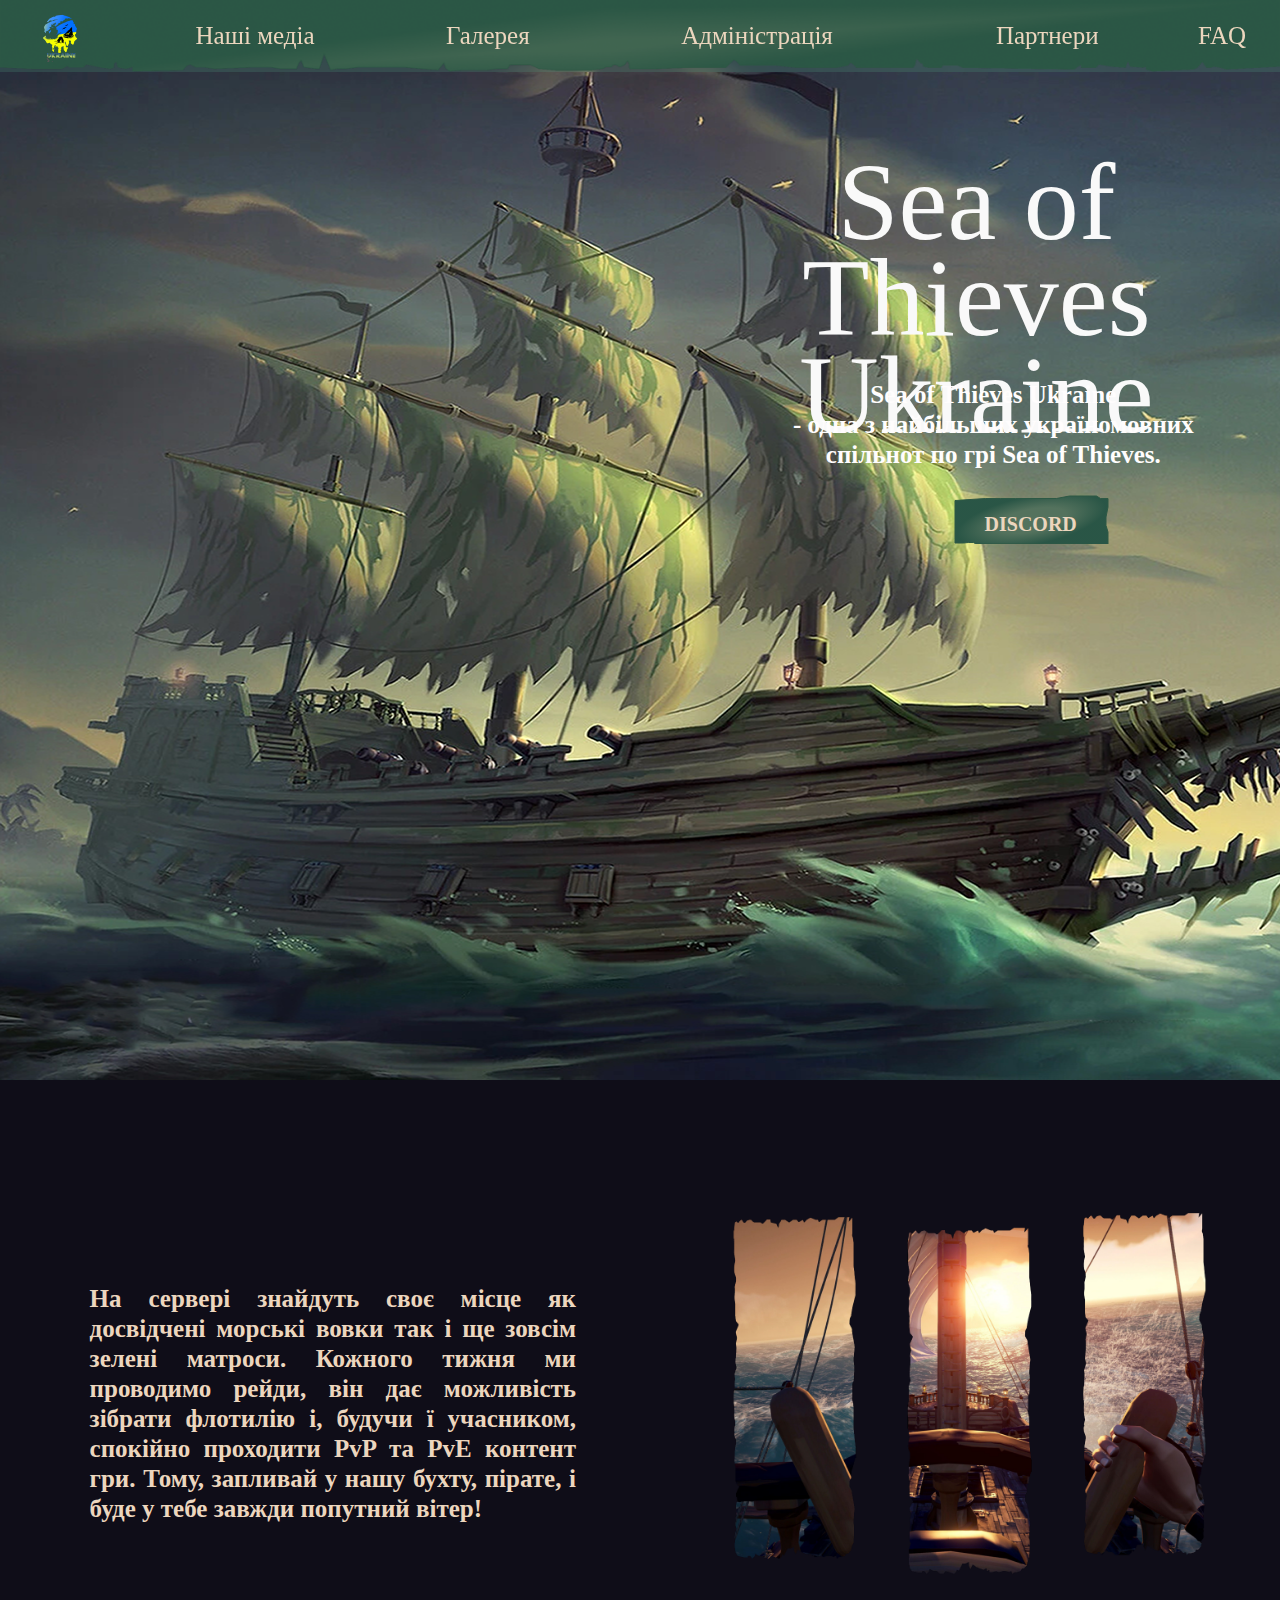
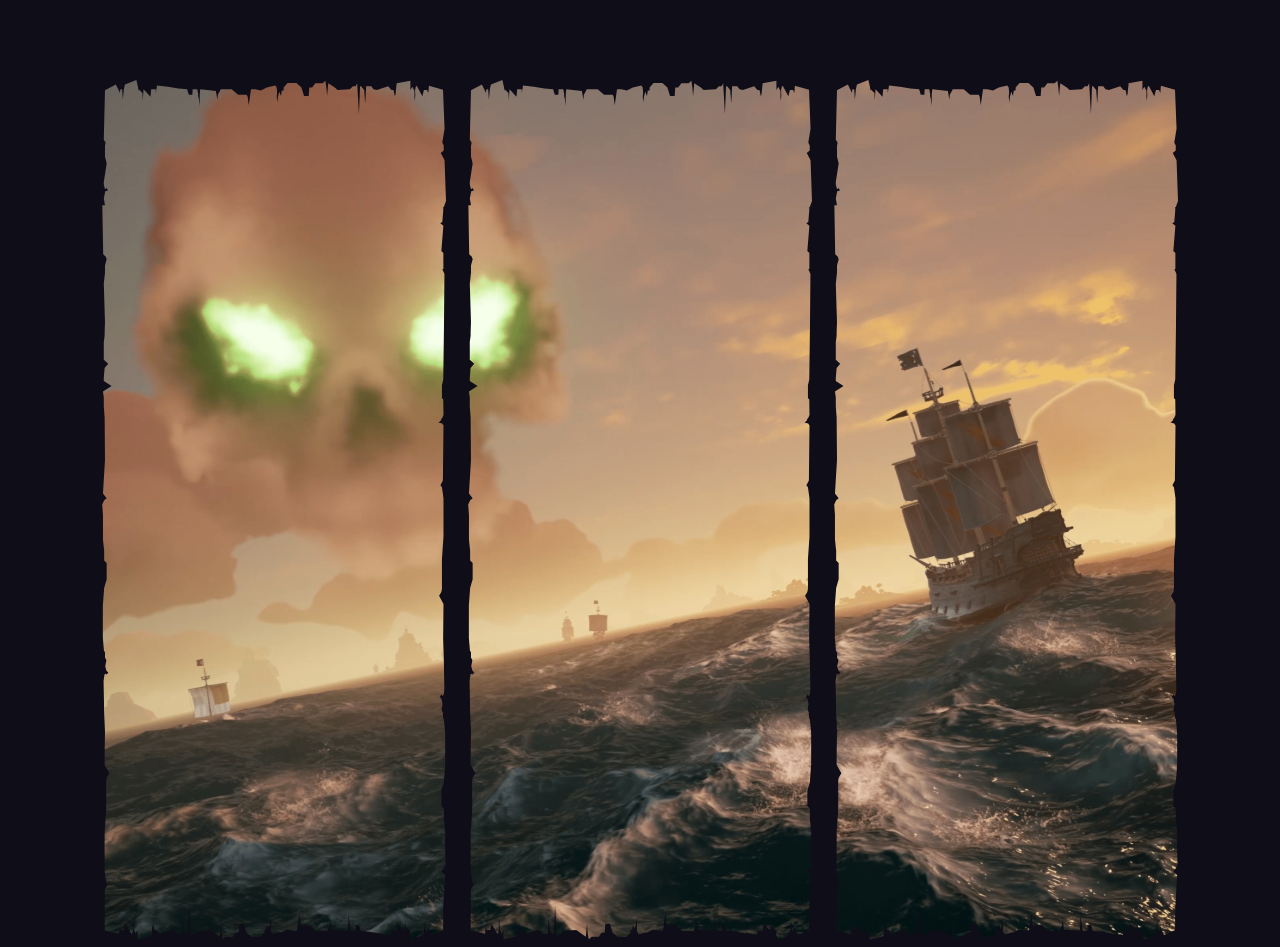
==== index.html @ 35ea7a4f "v1.2.2" ====
<!DOCTYPE html>
<html lang="ua" dir="ltr">
  <head>
    <link rel="stylesheet" href="css/style.css">
    <link rel="stylesheet" href="css/standard.css">
    <link href="https://fonts.cdnfonts.com/css/brush-tiptexe-trial" rel="stylesheet">
    <link href="https://fonts.cdnfonts.com/css/current" rel="stylesheet">
    <link href="https://fonts.cdnfonts.com/css/comfortaa-3" rel="stylesheet">
    <style>
      @import url('https://fonts.cdnfonts.com/css/brush-tiptexe-trial');
      @import url('https://fonts.cdnfonts.com/css/current');
      @import url('https://fonts.cdnfonts.com/css/comfortaa-3');
    </style>

    <link rel="shortcut icon" href="css/image/ico.png" type="image/x-icon">
    <meta charset="utf-8">
    <meta name="viewport" content="width=device-width, initial-scale=1.0">
    <title>
      Sea of Thives Ukraine
    </title>
  </head>

  <body>
  <div class="header">
    <table>

		<tr valign="middle"  align="center">
			<td><img src="css/image/ico.png"></td>
			<td><p>Наші медіа</p></td>
			<td><p>Галерея</p></td>
			<td><p>Адміністрація</p></td>
			<td><p>Партнери</p></td>
			<td><p>FAQ</p></td>
		</tr>
  </table>

  </div>
  <div class="background_image1">

    <div class="sotUaText">
      Sea of Thieves Ukraine
    </div>

    <div class="textFont1">
      Sea of Thieves Ukraine
    </div>

    <div class="textFont2">
      - одна з найбільших україномовних спільнот по грі Sea of Thieves.
</div>
<div class="container">
  <p><a href="https://discord.gg/D3AFF4H3Hm">Discord</a></p>

</div>

</div>

<div class="leftDiv">
  <p>На сервері знайдуть своє місце як досвідчені морські вовки так і ще
зовсім зелені матроси.  Кожного тижня ми проводимо рейди, він дає
можливість зібрати флотилію і, будучи ї учасником, спокійно проходити
PvP та PvE контент гри. Тому, запливай у нашу бухту, пірате, і буде у тебе
завжди попутний вітер!</p>
</div>

<div class="rightDiv">
  <img src="css/image/background_2.png">
</div>

<table class="F">
<tr valign="middle"  align="center">
  <td><img src="css/image/2.svg" class="F"></td>
  <td><img src="css/image/3.svg" class="F"></td>
  <td><img src="css/image/4.svg" class="F"></td>
</tr>
</table>


<script src="js/script.js"></script>
  </body>

</html>
---- css/style.css ----
.background_image1{
  background-image: url("image/background_1.png");
  position: static;
  width: auto;
  height: 1080px;
  background-repeat: no-repeat;
  background-size: cover;
  display: block;
  margin: 0;
  clear:both;
}

.header{
  height: 8%;
  width: 100%;

  background: rgba(89, 175, 140, 0.2);
  backdrop-filter: blur(5px);
  background-image: url("image/head.png");
  border: solid 0px black;
  position: fixed;
  display: inline-block;
  background-size: 100% 100%;
  margin: 0px 0px 0px;
  padding: 0px 0px 0px;
  top: 0;
  transform: translate(0);
}

.header table{
  height: 100%;
  width: 100%;
}

.header img{
  width: 50px;
  height: auto;
}

.header p{
  font-family: 'Comfortaa';
  font-style: normal;
  font-weight: 400;
  font-size: 25px;
  line-height: 28px;
  color: #ECD6BE;
  border: 0px solid #2E5945;
  margin: 0px ;
  padding: 0px ;
  top: 0;
}

.sotUaText{
  width: 556px;
  height: 162px;
  padding-top: 12%;
  padding-right: 2%;
  float: right;
  font-family: 'brush-tipTexe TRIAL';
  font-style: normal;
  font-weight: 400;
  font-size: 110px;
  line-height: 88.5%;
  text-align: center;
  color: #F9F9F9;
}

.textFont1{
  padding-top: 5%;
  padding-right: 4%;
  padding-bottom: 0;
  float: right;
  clear:both;
  width: 471px;
  text-align: center;
  font-family: 'Current';
  font-style: normal;
  font-weight: 900;
  font-size: 25px;
  line-height: 30px;
  color: #FFFDFD;
  margin: 0;
  margin-bottom: 0;
}

.textFont2{
  padding-right: 4%;
  padding-bottom: 2%;
  float: right;
  text-align: center;
  width: 471px;
  clear:both;
  font-family: 'Comfortaa';
  font-style: normal;
  font-weight: 900;
  font-size: 25px;
  line-height: 30px;
  color: #FFFDFD;
  clear:both;
}

.container{
  padding-right: 13.5%;
  float: right;
  text-align: center;

  clear:both;

  background-image: url("image/1.svg");
  background-repeat: no-repeat;
  width: 153px;
  height: 49px;

  position: inherit;
  font-family: 'Current';
  font-style: normal;
  font-weight: 900;
  font-size: 20px;
  line-height: 24px;
  text-transform: uppercase;
  color: #ECD6BE;

  margin: 0;
  margin-bottom: 0;

}

.container p{
  margin-top: 17px;
}


.textFont2 img{
  padding-top: 9%;
}


.leftDiv{
  height: 100%;
  width: 40%;
  padding-top: 10%;
  padding-bottom: 10%;
  padding-left: 5%;
  padding-right: 5%;
  float: left;
}

.leftDiv p{
  font-family: 'Comfortaa';
  font-style: normal;
  font-weight: 900;
  font-size: 25px;
  line-height: 30px;
  color: #ECD6BE;
  padding-top: 10%;
  padding-left: 5%;
  background-color: #0F0D18;
  text-align: justify;
}

.rightDiv{
  height: 100%;
  width: 40%;
  padding-left: 5%;
  padding-right: 5%;
  padding-top: 10%;
  padding-bottom: 5%;
  float: right;
  color: #FFFDFD;
  background-size: cover;
  background-color: #0F0D18;
}

.rightDiv img{
  height: auto ;
  width: 100%;
}

table.F{
  height: 100%;
  width: 86%;
  float: left;
  margin-left: 7%;
  margin-right: 7%;
}

img.F{
  width: 95%;
  height: auto;
}
---- css/standard.css ----
body{
  overflow: auto;
  height: 100%;
  width: 100%;
  background-color: #0F0D18;
  padding: 0px ;
  clear:both;
  margin: 0;

}

a:link {
  text-decoration: none;
  color: inherit;
}

a:visited {
  text-decoration: none;
  color: inherit;
}

a:hover {
  text-decoration: none;
  color: inherit;
}

a:active {
  text-decoration: none;
  color: inherit;
}
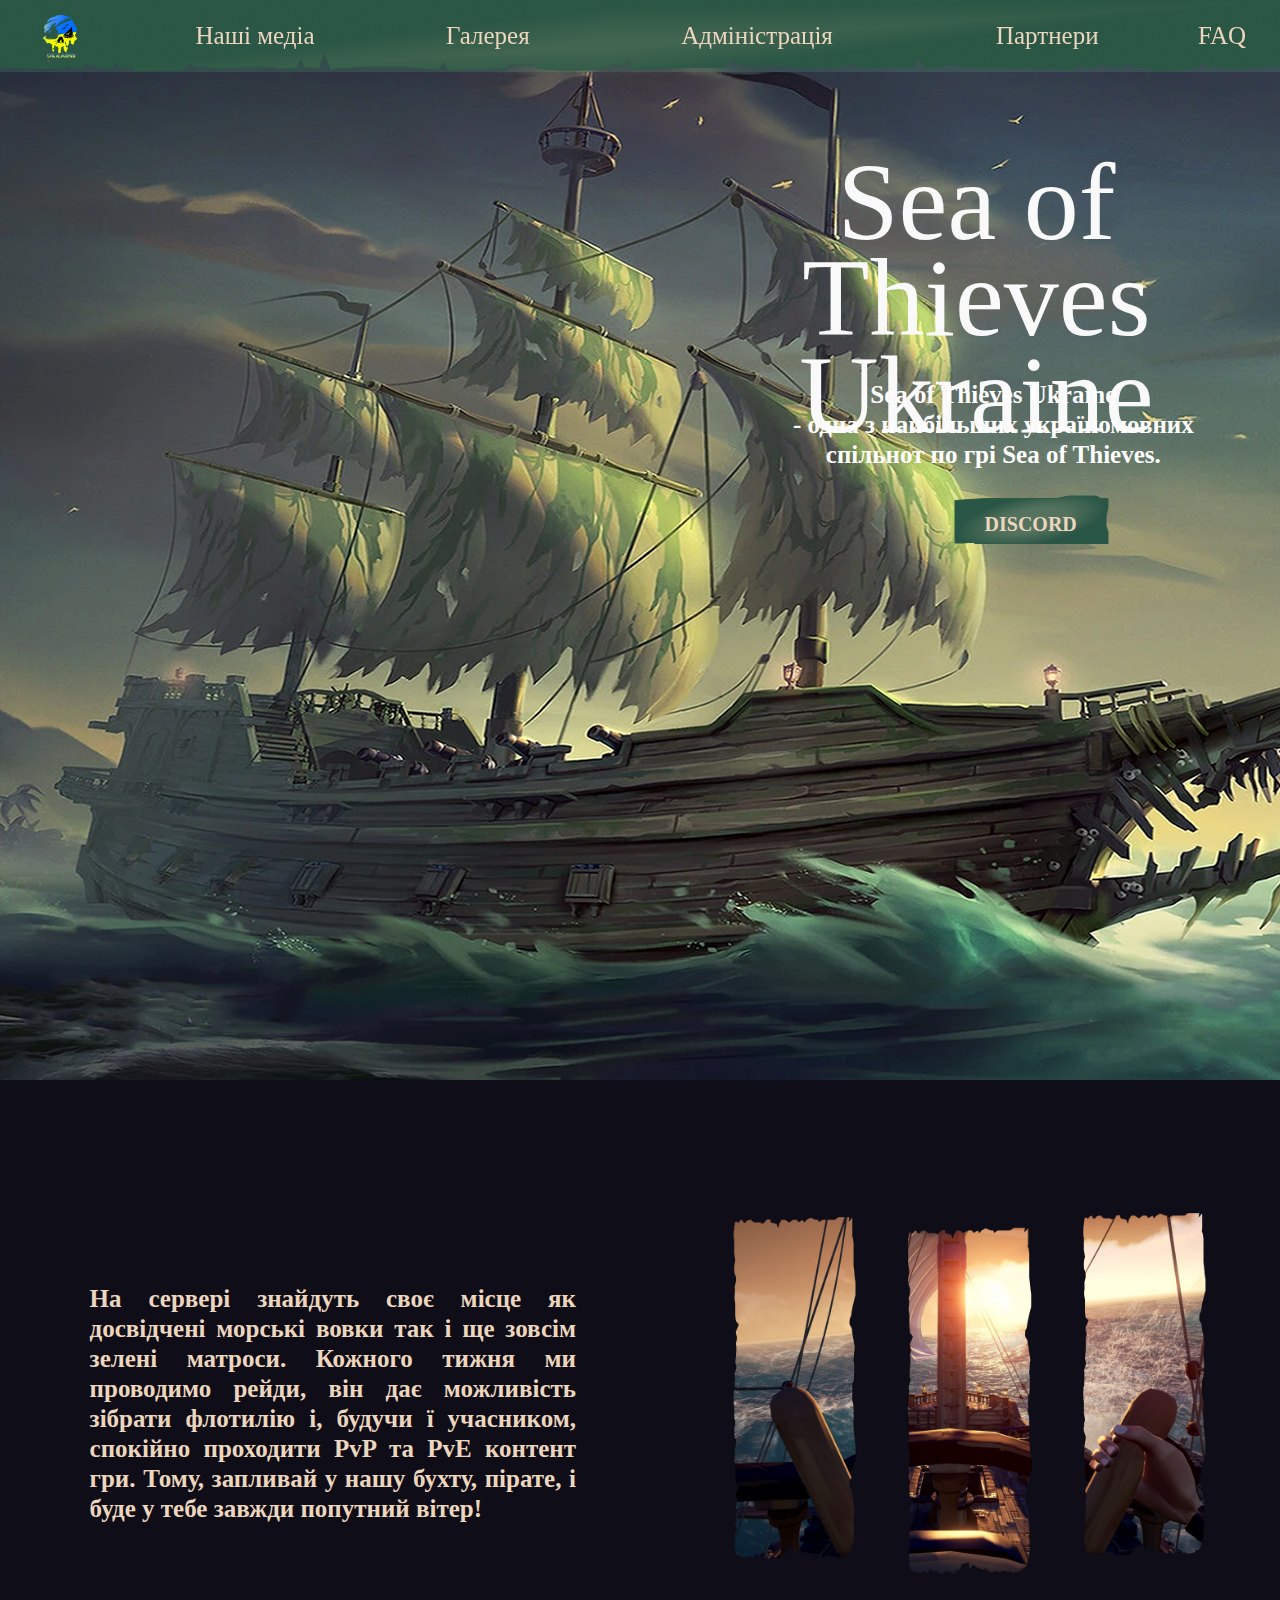
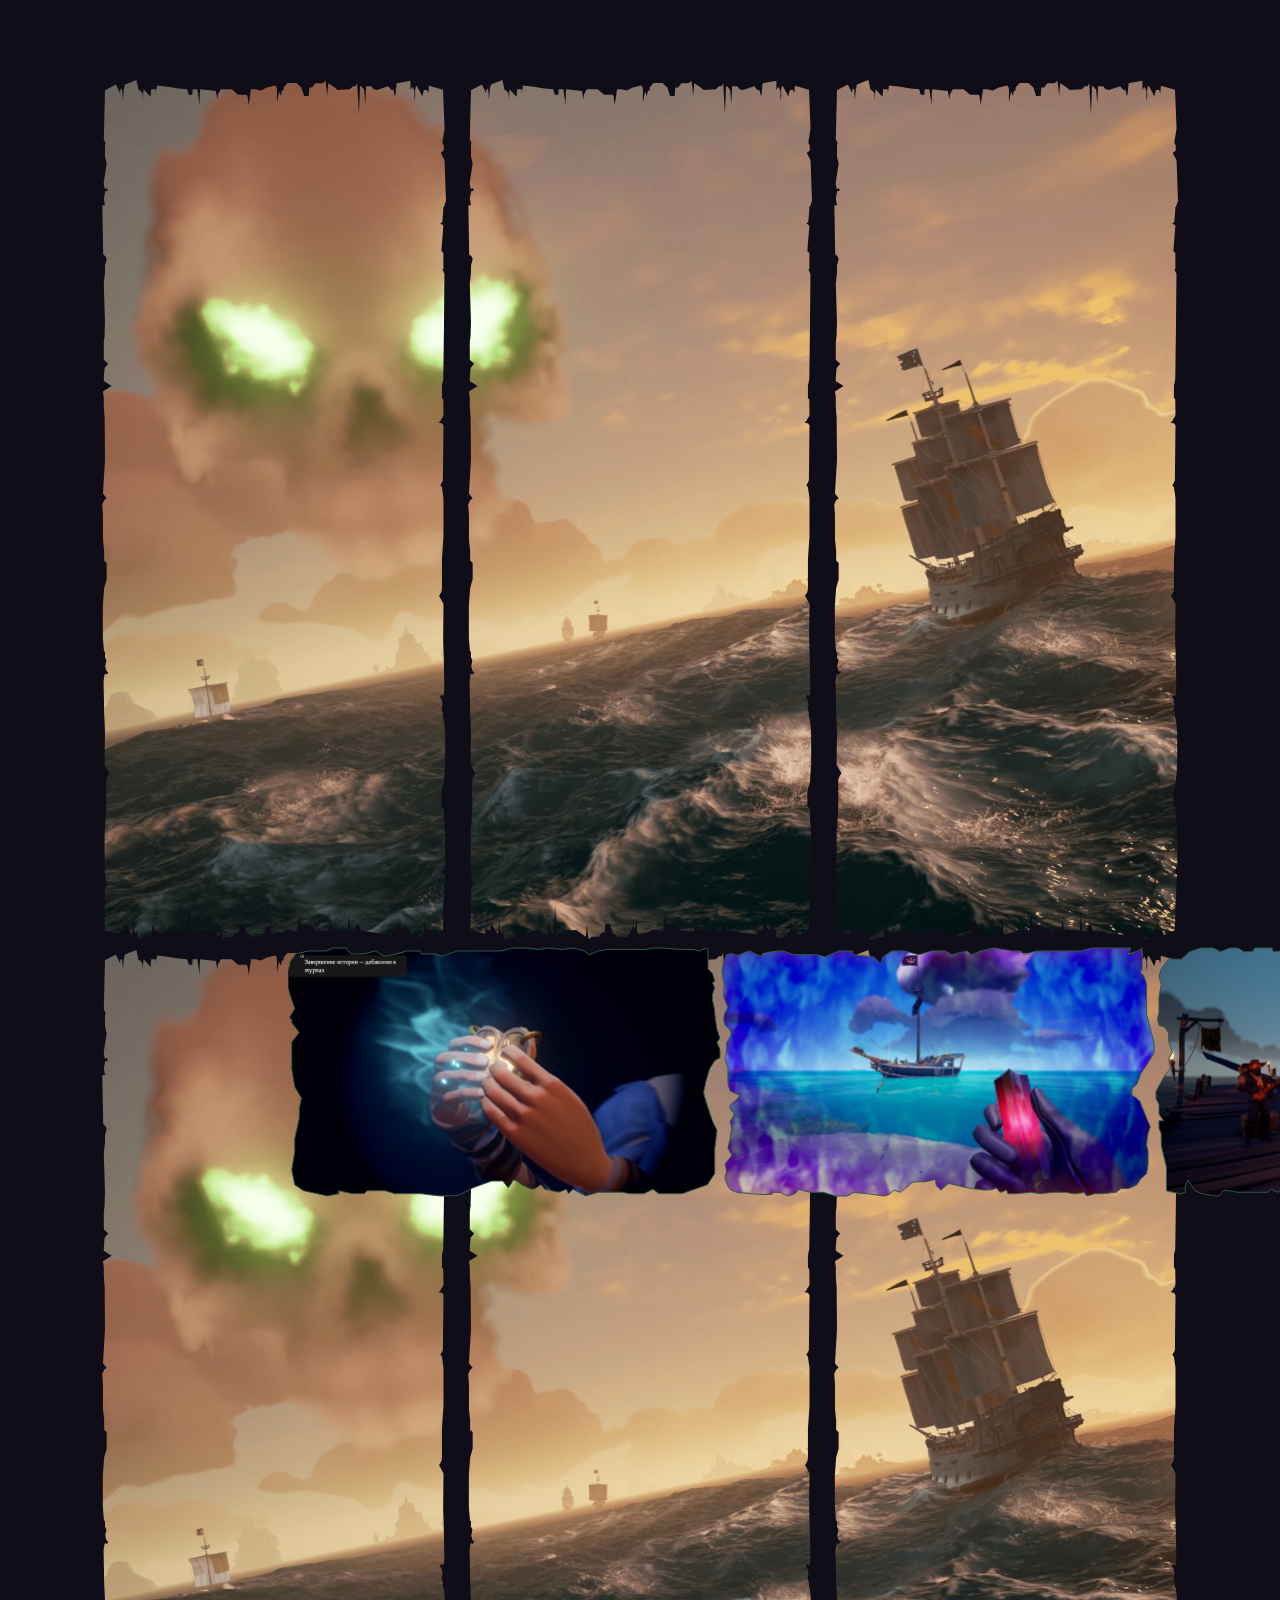
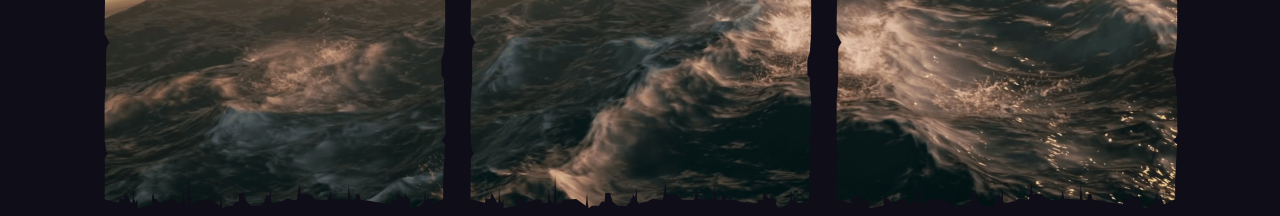
==== commit 15929b4b: "v1.3.0" ====
--- a/index.html
+++ b/index.html
@@ -10,6 +10,7 @@
       @import url('https://fonts.cdnfonts.com/css/brush-tiptexe-trial');
       @import url('https://fonts.cdnfonts.com/css/current');
       @import url('https://fonts.cdnfonts.com/css/comfortaa-3');
+
     </style>
 
     <link rel="shortcut icon" href="css/image/ico.png" type="image/x-icon">
@@ -25,9 +26,9 @@
     <table>
 
 		<tr valign="middle"  align="center">
-			<td><img src="css/image/ico.png"></td>
+			<td><a class="scroll-to" href= "#theMain"><img src="css/image/ico.png"></a></td>
 			<td><p>Наші медіа</p></td>
-			<td><p>Галерея</p></td>
+			<td><a class="scroll-to" href= "#gallery"><p>Галерея</p></a></td>
 			<td><p>Адміністрація</p></td>
 			<td><p>Партнери</p></td>
 			<td><p>FAQ</p></td>
@@ -35,7 +36,7 @@
   </table>
 
   </div>
-  <div class="background_image1">
+  <div class="background_image1" id="theMain">
 
     <div class="sotUaText">
       Sea of Thieves Ukraine
@@ -75,8 +76,28 @@
 </tr>
 </table>
 
+<div class="gallery" >
+  <div class="slider">
+    <div class="slider-line" id="gallery">
+      <img src="gallery/photo1.svg" alt="">
+      <img src="gallery/photo2.svg" alt="">
+      <img src="gallery/photo3.svg" alt="">
+      <!-- <img src="gallery/photo4.jpg" alt="">
+      <img src="gallery/photo5.jpg" alt=""> -->
+    </div>
+  </div>
+</div>
 
-<script src="js/script.js"></script>
+<table class="F">
+<tr valign="middle"  align="center">
+  <td><img src="css/image/2.svg" class="F"></td>
+  <td><img src="css/image/3.svg" class="F"></td>
+  <td><img src="css/image/4.svg" class="F"></td>
+</tr>
+</table>
+
+ <script src="js/script.js"> </script>
+
   </body>
 
 </html>
--- a/css/style.css
+++ b/css/style.css
@@ -188,3 +188,18 @@
   width: 95%;
   height: auto;
 }
+.slider{
+  width: 436px;
+  height: 250px;
+
+margin: 30px auto;
+}
+
+.slider-line{
+  height: 250px;
+  width: 1024px;
+  display: flex;
+  position: relative;
+  left: 0;
+  transition: all ease 1s;
+}
--- a/css/standard.css
+++ b/css/standard.css
@@ -7,6 +7,7 @@
   padding: 0px ;
   clear:both;
   margin: 0;
+  overflow-x:hidden;
 
 }
 
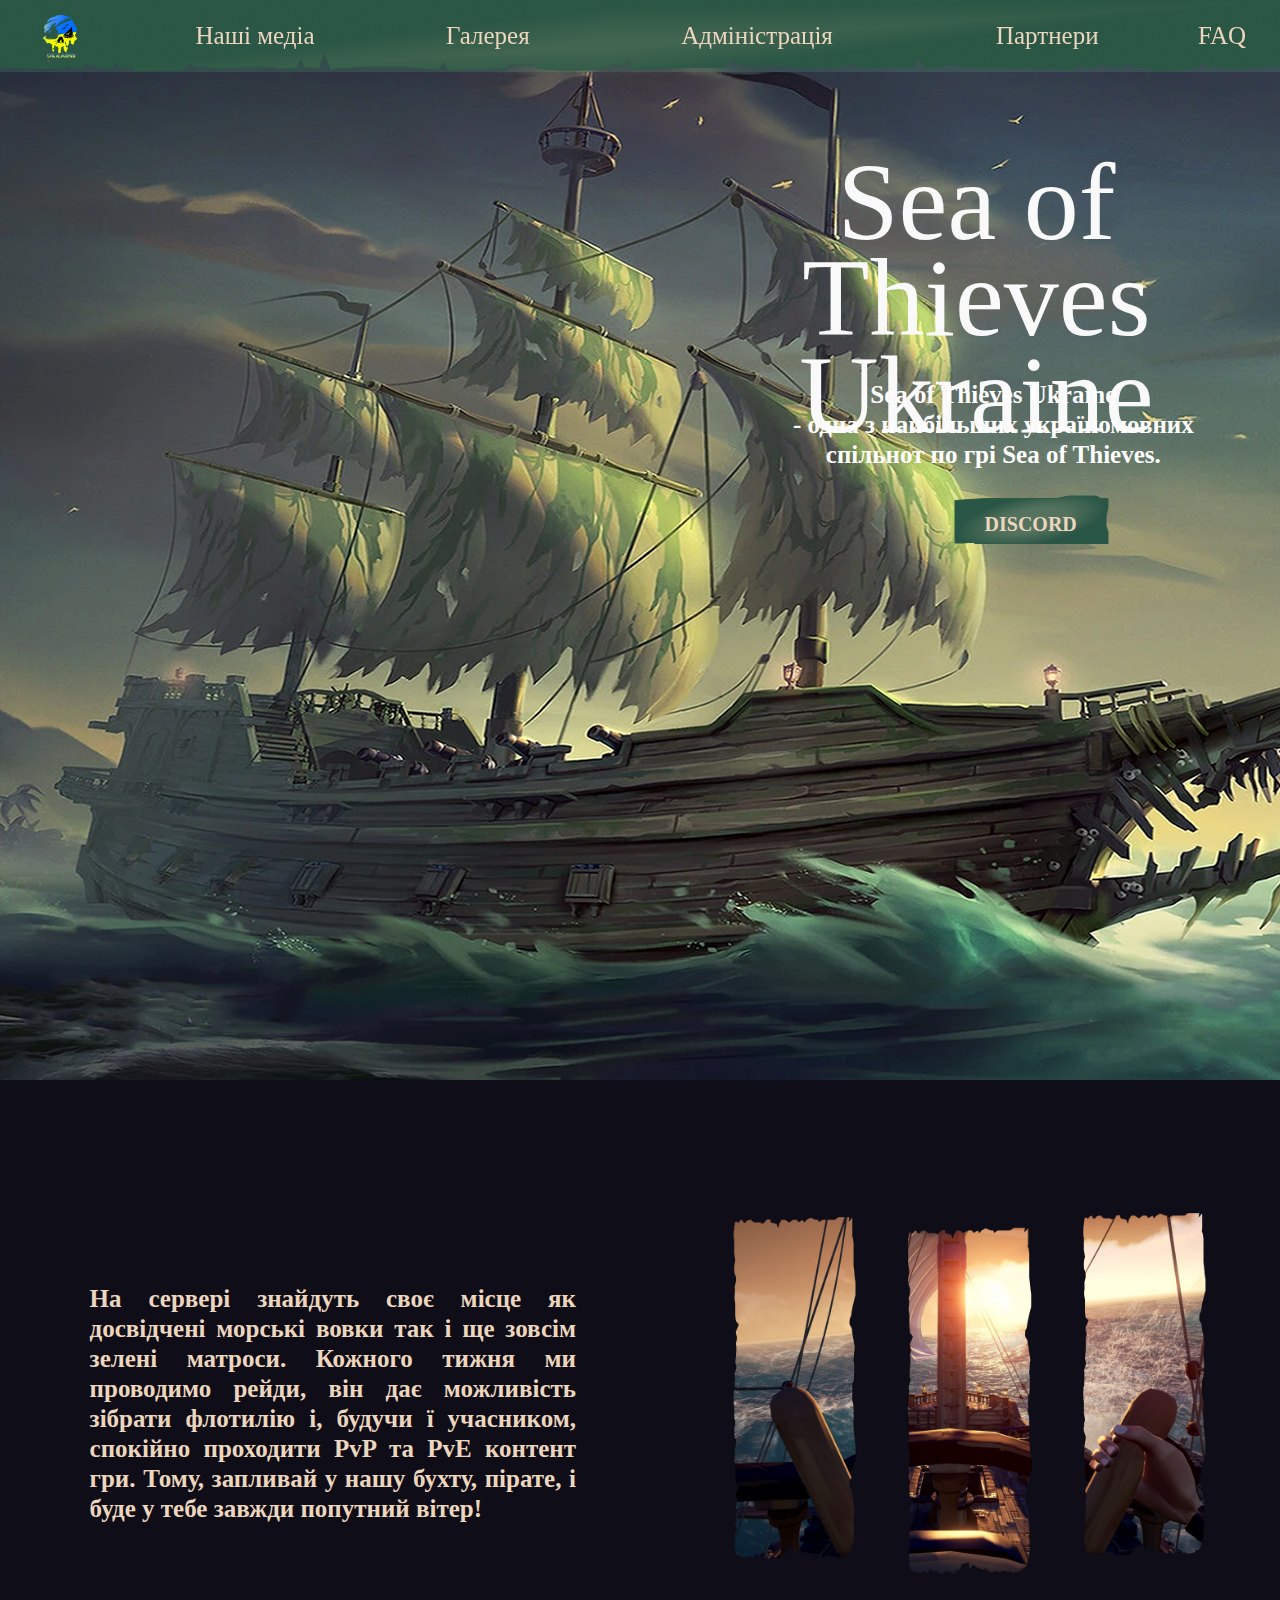
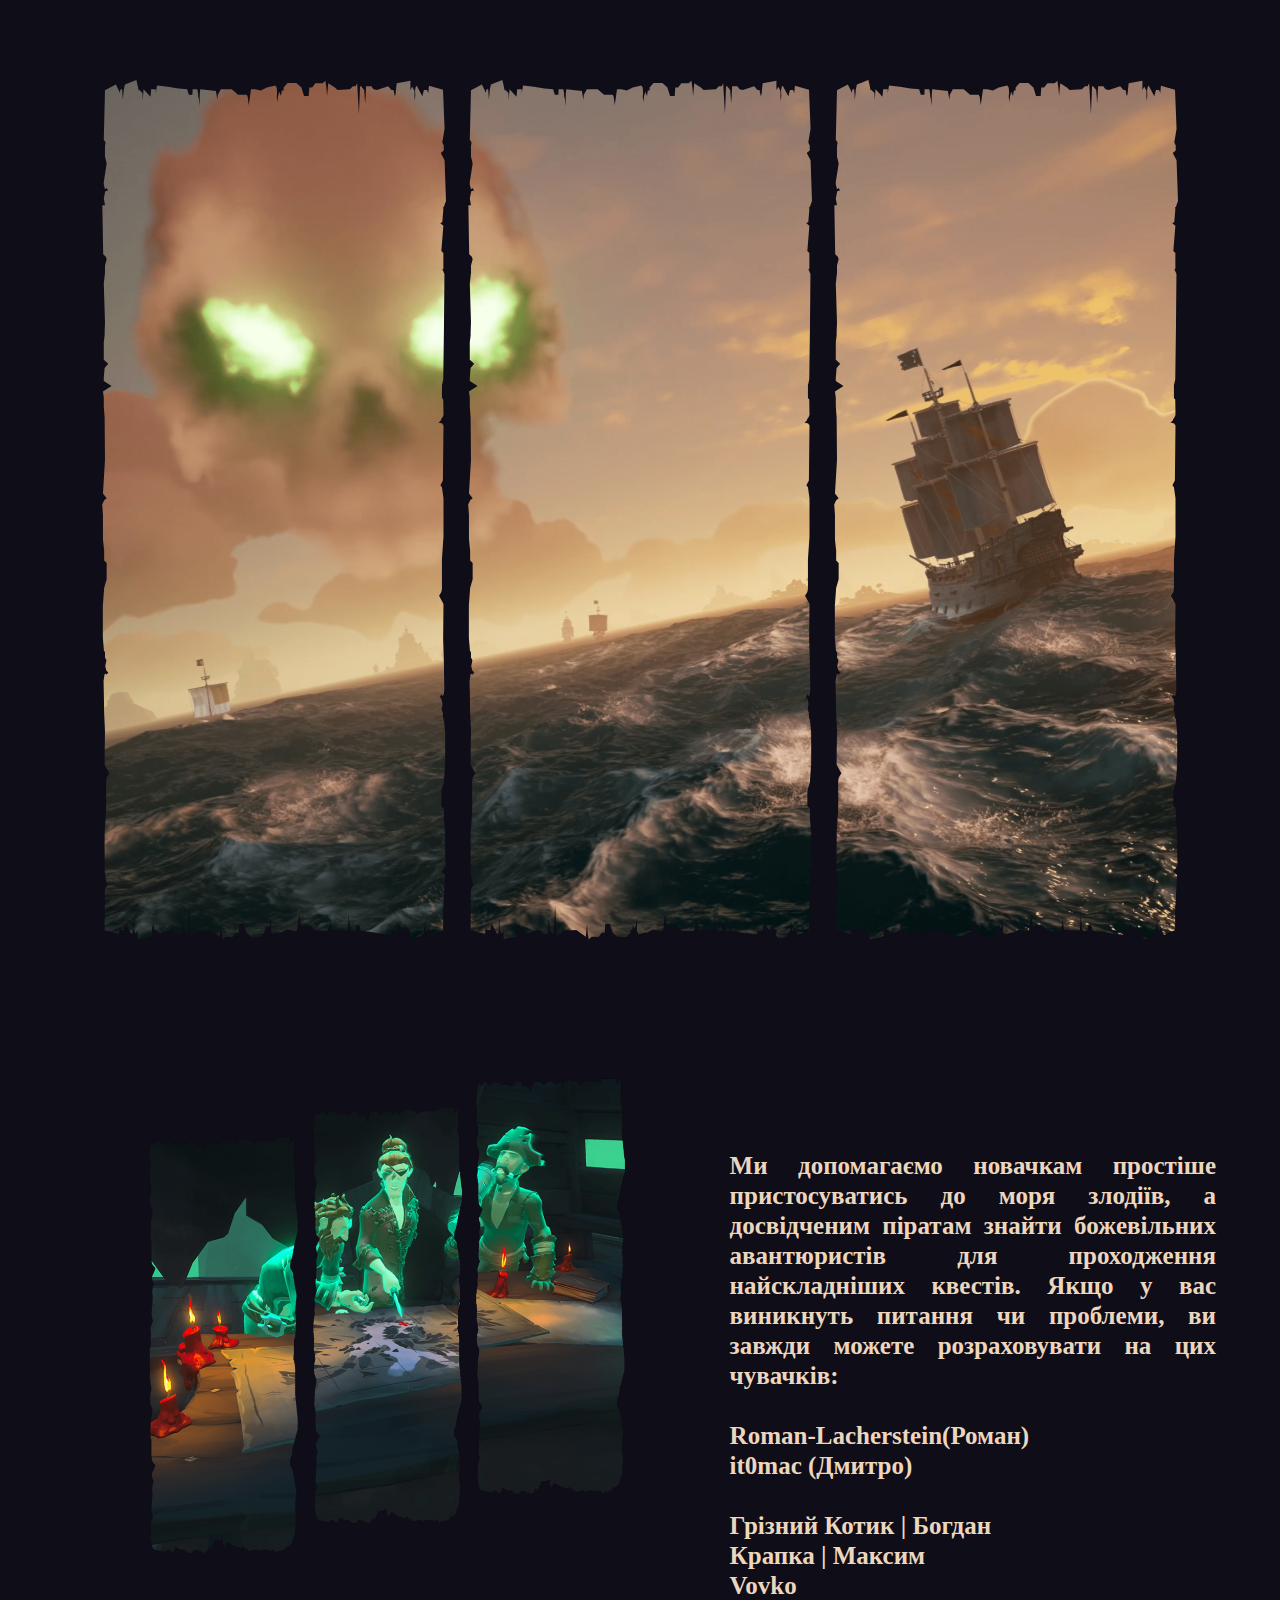
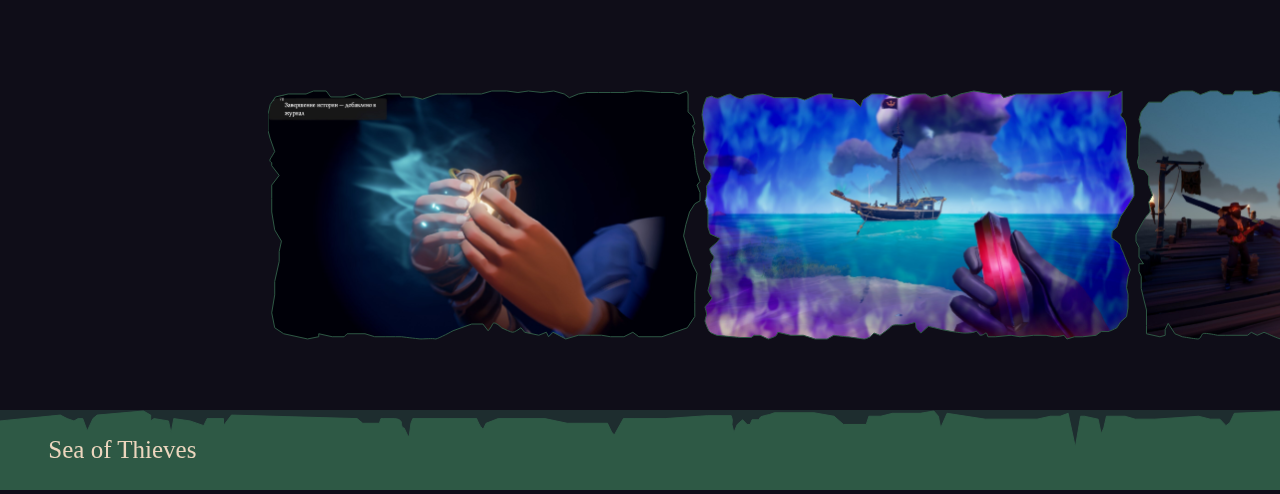
==== commit e7d6393d: "v.1.3.1" ====
--- a/index.html
+++ b/index.html
@@ -17,7 +17,7 @@
     <meta charset="utf-8">
     <meta name="viewport" content="width=device-width, initial-scale=1.0">
     <title>
-      Sea of Thives Ukraine
+      Sea of Thieves Ukraine
     </title>
   </head>
 
@@ -29,7 +29,7 @@
 			<td><a class="scroll-to" href= "#theMain"><img src="css/image/ico.png"></a></td>
 			<td><p>Наші медіа</p></td>
 			<td><a class="scroll-to" href= "#gallery"><p>Галерея</p></a></td>
-			<td><p>Адміністрація</p></td>
+			<td><a class="scroll-to" href= "#admin"><p>Адміністрація</p></a></td>
 			<td><p>Партнери</p></td>
 			<td><p>FAQ</p></td>
 		</tr>
@@ -76,6 +76,30 @@
 </tr>
 </table>
 
+
+
+<div class="leftDiv" id="admin">
+  <img src="css/image/background_3.png">
+
+</div>
+
+<div class="rightDiv" >
+  <p>Ми допомагаємо новачкам простіше пристосуватись до моря злодіїв,
+     а досвідченим піратам знайти божевільних авантюристів для проходження
+     найскладніших квестів. Якщо у вас виникнуть питання чи проблеми, ви
+     завжди можете розраховувати на цих чувачків:
+     <br><br>
+     Roman-Lacherstein(Роман)<br>
+          it0mac (Дмитро)<br>
+      <br>
+          Грізний Котик | Богдан<br>
+          Крапка | Максим<br>
+          Vovko<br>
+     </p>
+</div>
+
+
+
 <div class="gallery" >
   <div class="slider">
     <div class="slider-line" id="gallery">
@@ -87,17 +111,16 @@
     </div>
   </div>
 </div>
-
-<table class="F">
-<tr valign="middle"  align="center">
-  <td><img src="css/image/2.svg" class="F"></td>
-  <td><img src="css/image/3.svg" class="F"></td>
-  <td><img src="css/image/4.svg" class="F"></td>
-</tr>
-</table>
-
  <script src="js/script.js"> </script>
 
+
   </body>
-
+  <div class="footer">
+    <table>
+    <tr valign="middle"  align="center">
+      <td><p><a href="https://discord.gg/D3AFF4H3Hm">Sea of Thieves</p></a></td>
+      <td></td>
+    </tr>
+    </table>
+  </div>
 </html>
--- a/css/style.css
+++ b/css/style.css
@@ -145,7 +145,26 @@
   float: left;
 }
 
+.leftDiv img{
+  height: auto ;
+  width: 125%;
+}
+
 .leftDiv p{
+  font-family: 'Comfortaa';
+  font-style: normal;
+  font-weight: 900;
+  font-size: 25px;
+  line-height: 30px;
+  color: #ECD6BE;
+  padding-top: 10%;
+  padding-left: 5%;
+  background-color: #0F0D18;
+  text-align: justify;
+}
+
+.rightDiv p{
+
   font-family: 'Comfortaa';
   font-style: normal;
   font-weight: 900;
@@ -203,3 +222,39 @@
   left: 0;
   transition: all ease 1s;
 }
+
+.footer{
+  margin-top: 25%;
+  width: 180%;
+  height: 80px;
+  left: 1440px;
+  top: 5990px;
+  background: rgba(89, 175, 140, 0.2);
+  backdrop-filter: blur(5px);
+  background-image: url("image/footer.svg");
+  background-size: auto;
+  position: static;
+  display: inline-block;
+}
+
+.footer table{
+  height: 100%;
+  width: 100%;
+}
+
+.footer p{
+  margin-left: 2%;
+  margin-top: 1%;
+  float: left;
+  font-family: 'Current';
+  font-style: normal;
+  font-weight: 400;
+  font-size: 25px;
+  line-height: 28px;
+  color: #ECD6BE;
+}
+
+.footer img{
+  width: 50px;
+  height: auto;
+}
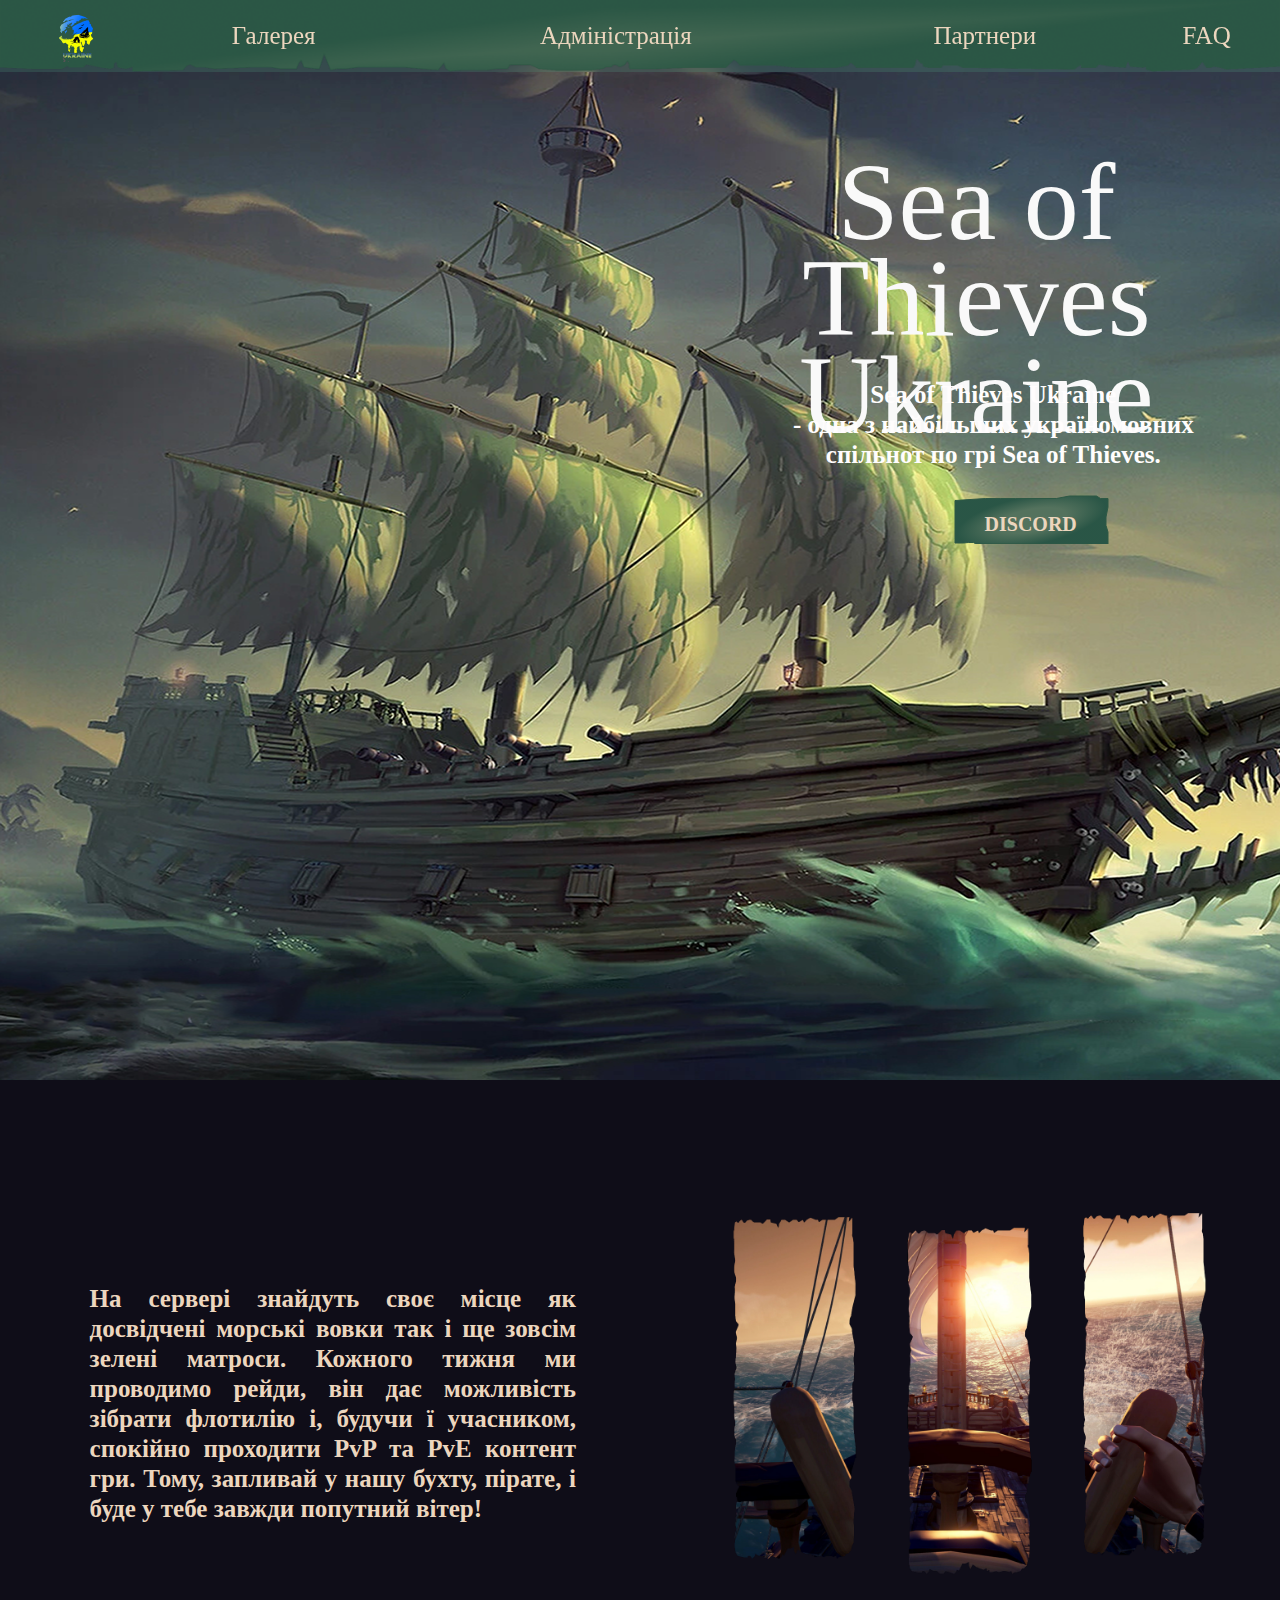
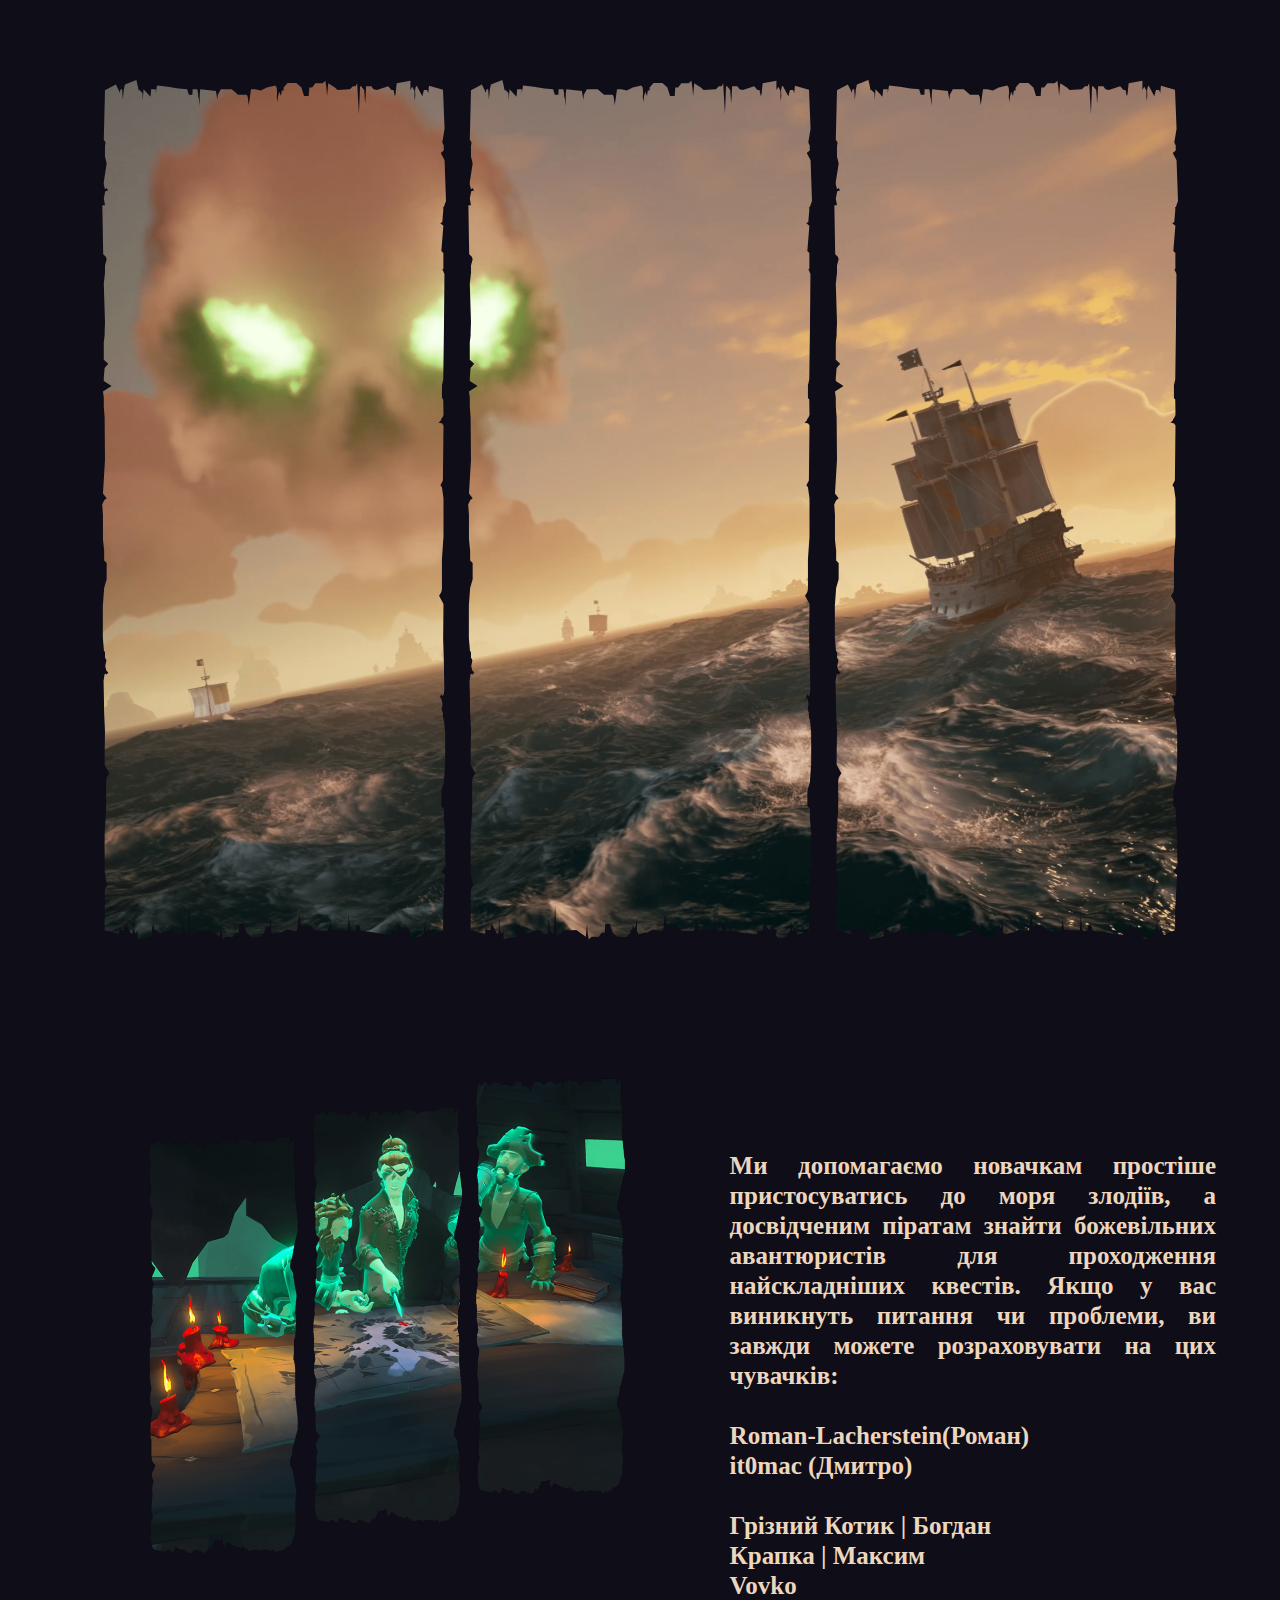
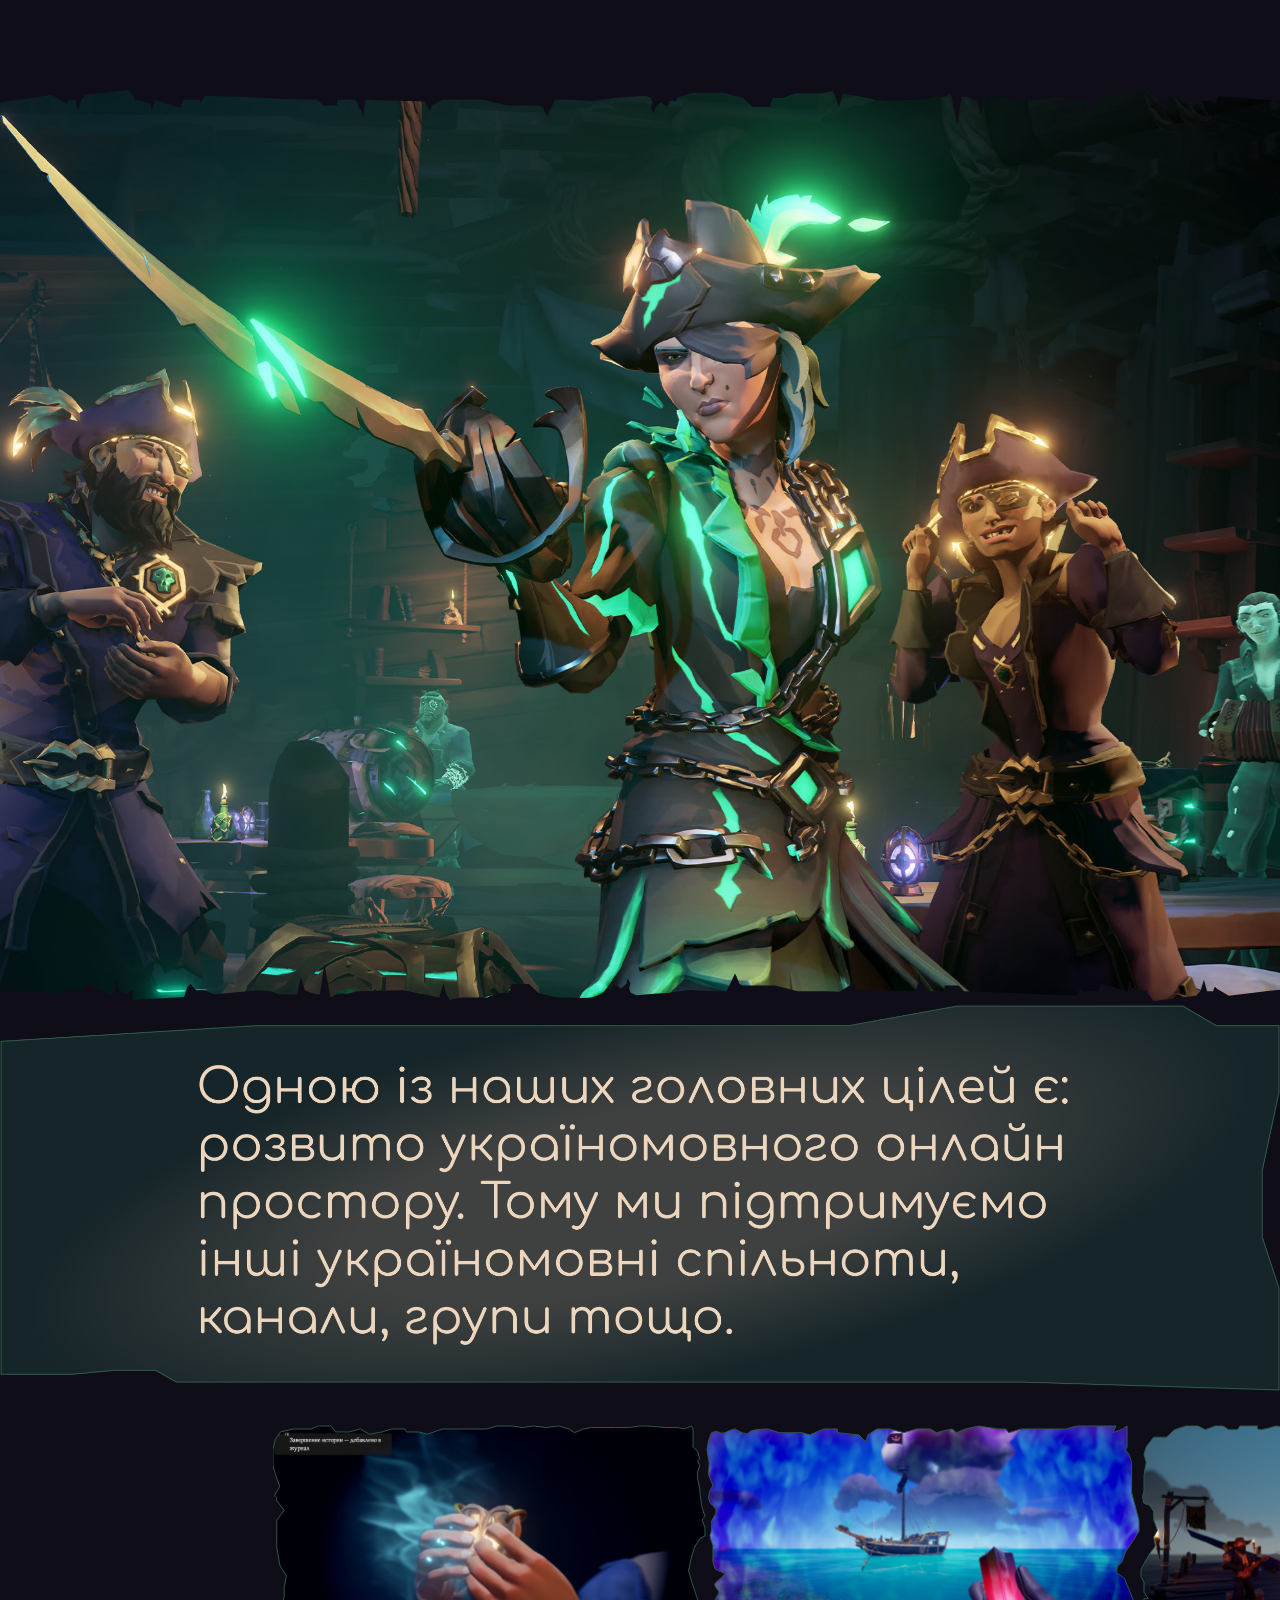
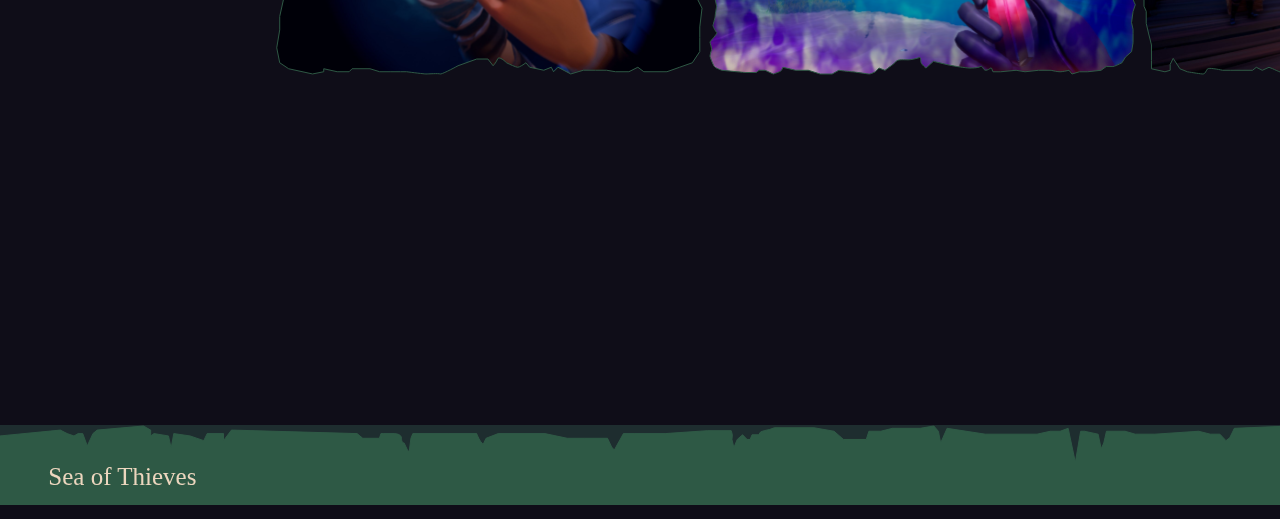
==== commit e12ce8d2: "v1.3.3" ====
--- a/index.html
+++ b/index.html
@@ -21,17 +21,17 @@
     </title>
   </head>
 
-  <body>
+<body>
   <div class="header">
     <table>
 
 		<tr valign="middle"  align="center">
 			<td><a class="scroll-to" href= "#theMain"><img src="css/image/ico.png"></a></td>
-			<td><p>Наші медіа</p></td>
+			<!-- <td><p>Наші медіа</p></td> -->
 			<td><a class="scroll-to" href= "#gallery"><p>Галерея</p></a></td>
 			<td><a class="scroll-to" href= "#admin"><p>Адміністрація</p></a></td>
 			<td><p>Партнери</p></td>
-			<td><p>FAQ</p></td>
+			<td><a href="FAQ.html"><p>FAQ</p></a></td>
 		</tr>
   </table>
 
@@ -49,12 +49,12 @@
     <div class="textFont2">
       - одна з найбільших україномовних спільнот по грі Sea of Thieves.
 </div>
-<div class="container">
+  <div class="container">
   <p><a href="https://discord.gg/D3AFF4H3Hm">Discord</a></p>
 
 </div>
 
-</div>
+  </div>
 
 <div class="leftDiv">
   <p>На сервері знайдуть своє місце як досвідчені морські вовки так і ще
@@ -98,14 +98,16 @@
      </p>
 </div>
 
+<img src="css/image/background_4.svg" class="Full">
 
+<img src="css/image/foto.png" class="Full">
 
 <div class="gallery" >
   <div class="slider">
     <div class="slider-line" id="gallery">
-      <img src="gallery/photo1.svg" alt="">
-      <img src="gallery/photo2.svg" alt="">
-      <img src="gallery/photo3.svg" alt="">
+      <img src="gallery/photo1.svg">
+      <img src="gallery/photo2.svg">
+      <img src="gallery/photo3.svg">
       <!-- <img src="gallery/photo4.jpg" alt="">
       <img src="gallery/photo5.jpg" alt=""> -->
     </div>
@@ -113,14 +115,14 @@
 </div>
  <script src="js/script.js"> </script>
 
+ <div class="footer">
+   <table>
+   <tr valign="middle"  align="center">
+     <td><p><a href="https://discord.gg/D3AFF4H3Hm">Sea of Thieves</p></a></td>
+     <td></td>
+   </tr>
+   </table>
+ </div>
 
   </body>
-  <div class="footer">
-    <table>
-    <tr valign="middle"  align="center">
-      <td><p><a href="https://discord.gg/D3AFF4H3Hm">Sea of Thieves</p></a></td>
-      <td></td>
-    </tr>
-    </table>
-  </div>
 </html>
--- a/css/style.css
+++ b/css/style.css
@@ -203,15 +203,31 @@
   margin-right: 7%;
 }
 
+img.Full{
+  width: 100%;
+  height: 100%;
+  margin: 0;
+  padding: 0;
+}
+
+img.Full2{
+  margin-top: 5%;
+  width: 90%;
+  height: auto;
+    display: block;
+    margin-left: auto;
+    margin-right: auto;
+}
+
 img.F{
   width: 95%;
   height: auto;
 }
+
 .slider{
   width: 436px;
   height: 250px;
-
-margin: 30px auto;
+  margin: 30px auto;
 }
 
 .slider-line{
@@ -244,7 +260,7 @@
 
 .footer p{
   margin-left: 2%;
-  margin-top: 1%;
+  margin-top: 35px;
   float: left;
   font-family: 'Current';
   font-style: normal;
--- a/css/standard.css
+++ b/css/standard.css
@@ -4,7 +4,8 @@
   height: 100%;
   width: 100%;
   background-color: #0F0D18;
-  padding: 0px ;
+  display: inherit;
+  padding: 0;
   clear:both;
   margin: 0;
   overflow-x:hidden;
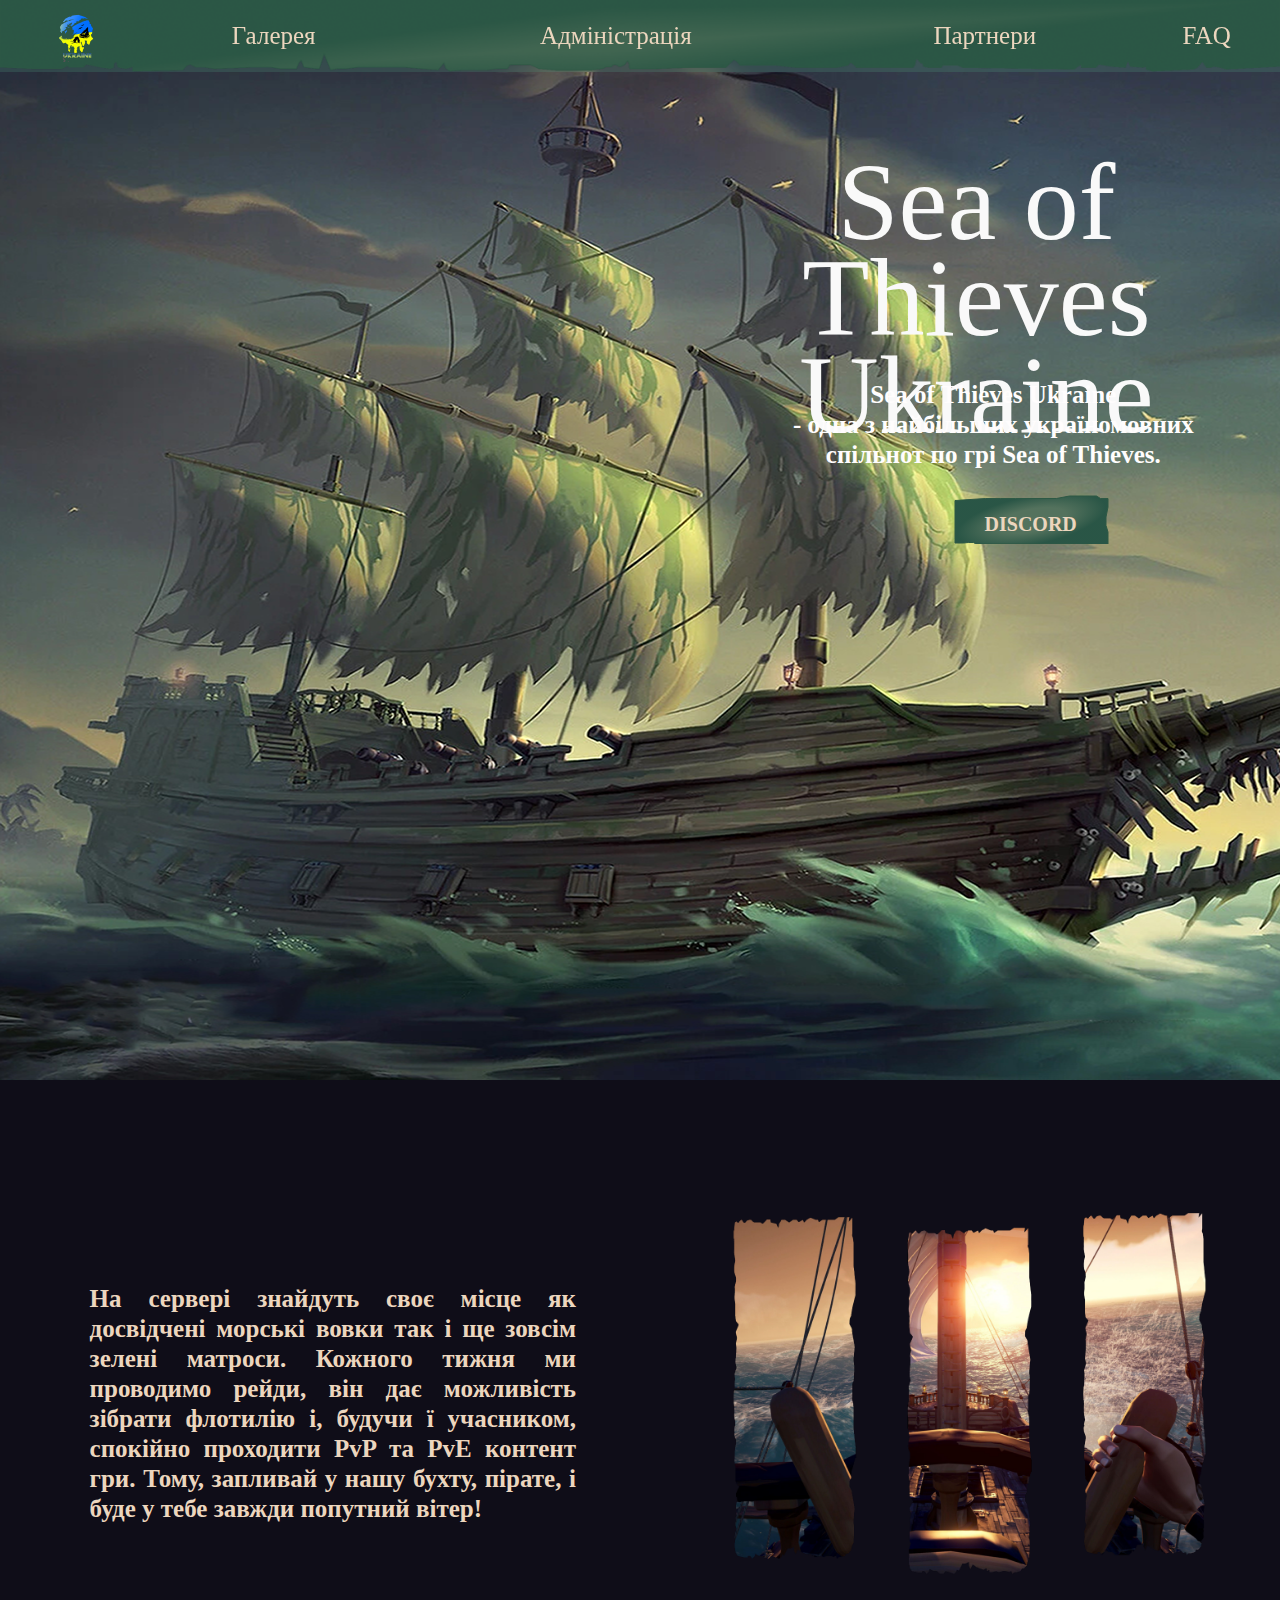
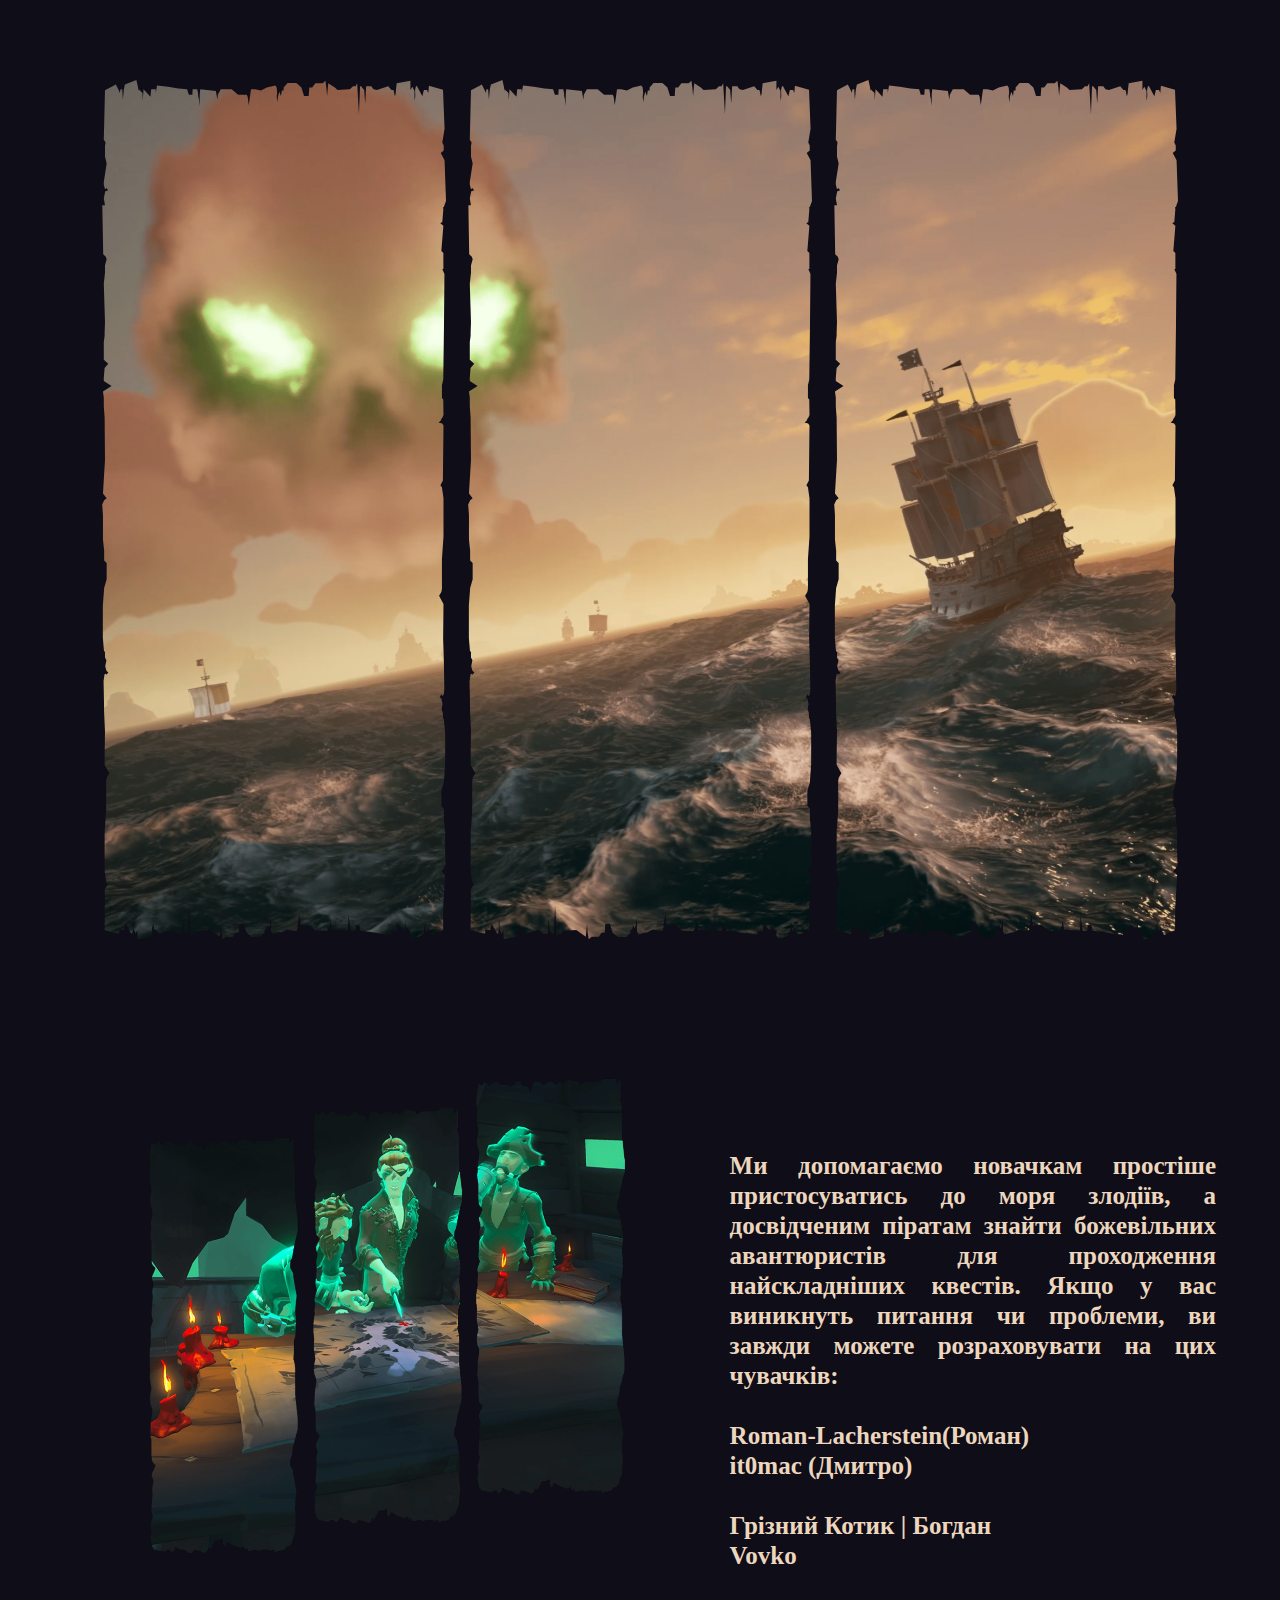
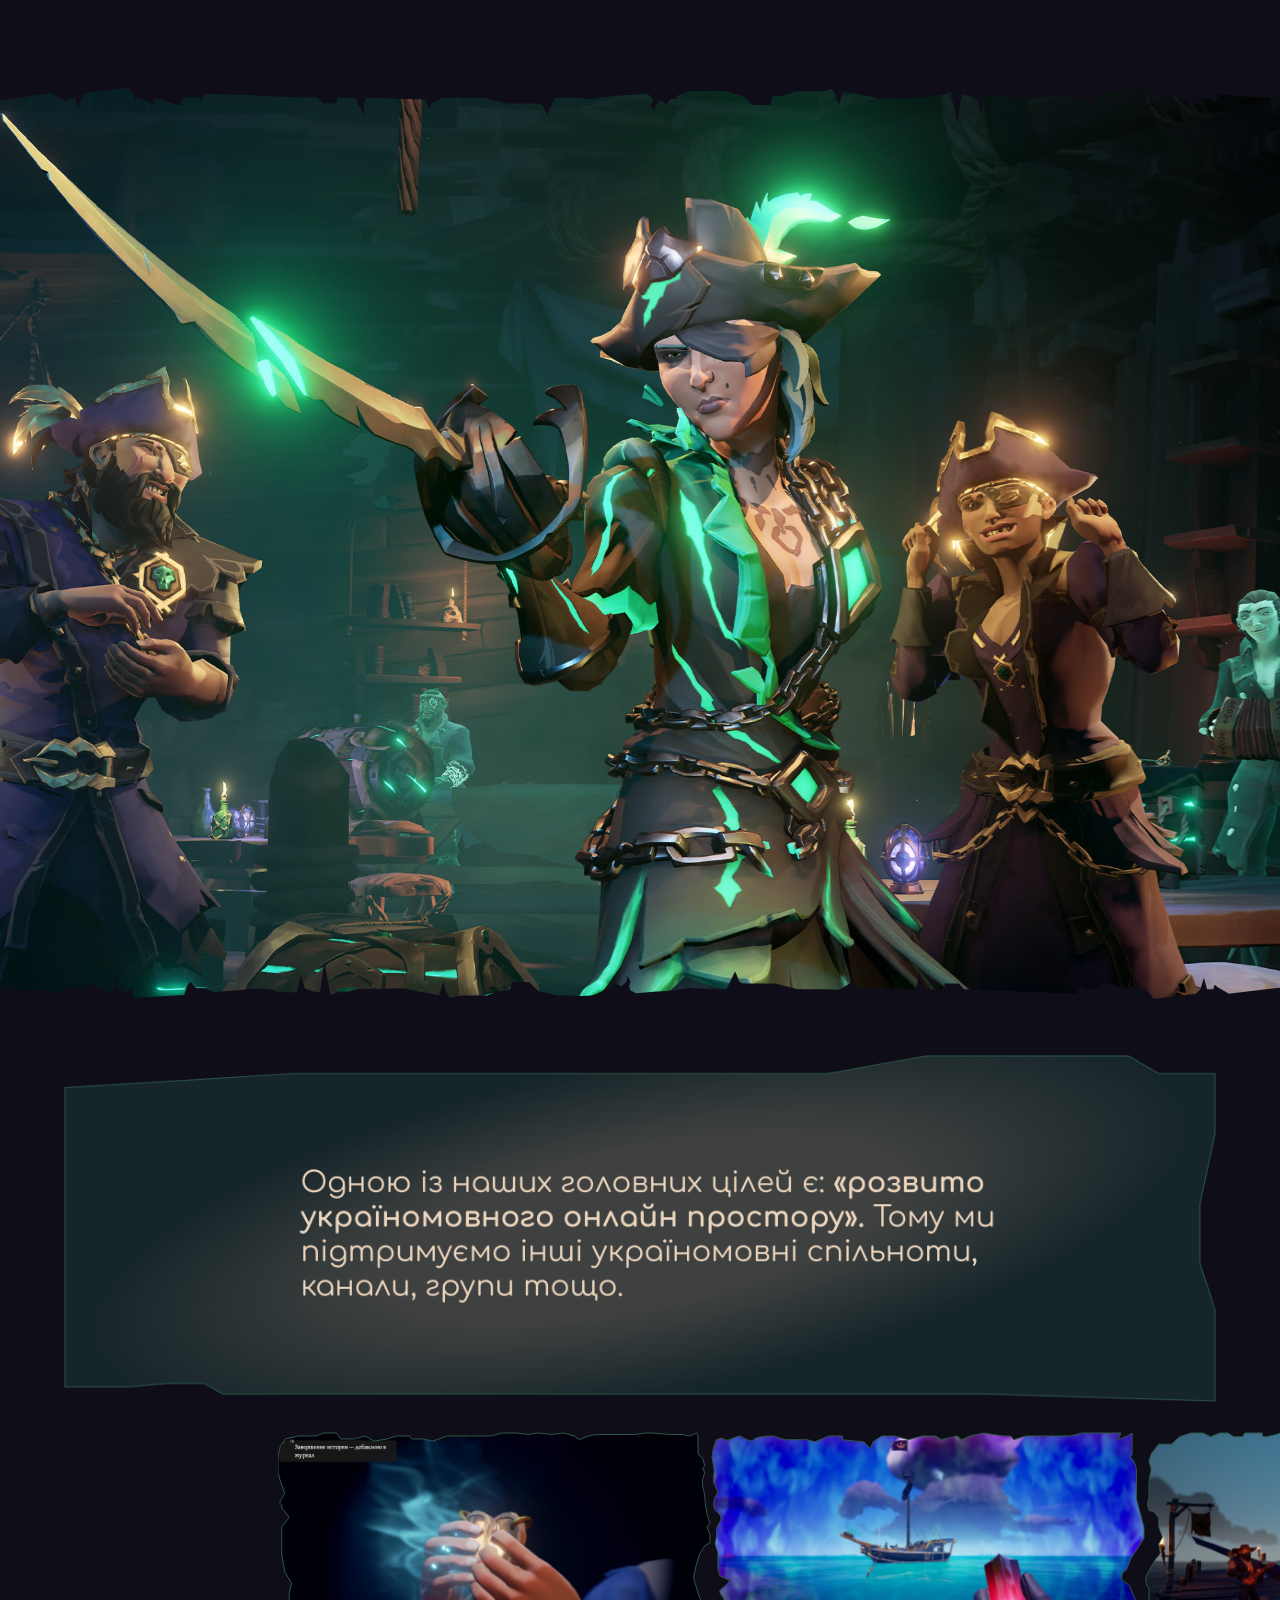
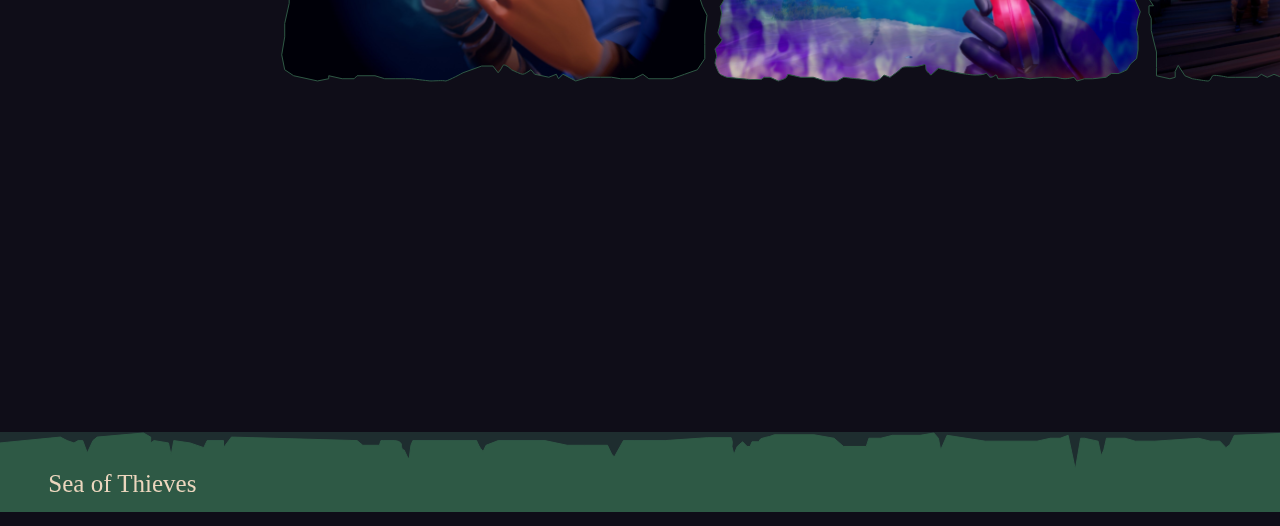
==== commit ebd8fee0: "AAaaaaaaaaaaaa" ====
--- a/index.html
+++ b/index.html
@@ -93,14 +93,13 @@
           it0mac (Дмитро)<br>
       <br>
           Грізний Котик | Богдан<br>
-          Крапка | Максим<br>
           Vovko<br>
      </p>
 </div>
 
 <img src="css/image/background_4.svg" class="Full">
 
-<img src="css/image/foto.png" class="Full">
+<img src="css/image/foto.png" class="Full2">
 
 <div class="gallery" >
   <div class="slider">
--- a/css/style.css
+++ b/css/style.css
@@ -211,7 +211,8 @@
 }
 
 img.Full2{
-  margin-top: 5%;
+  margin-top: 4%;
+  margin-left: 5%;
   width: 90%;
   height: auto;
     display: block;
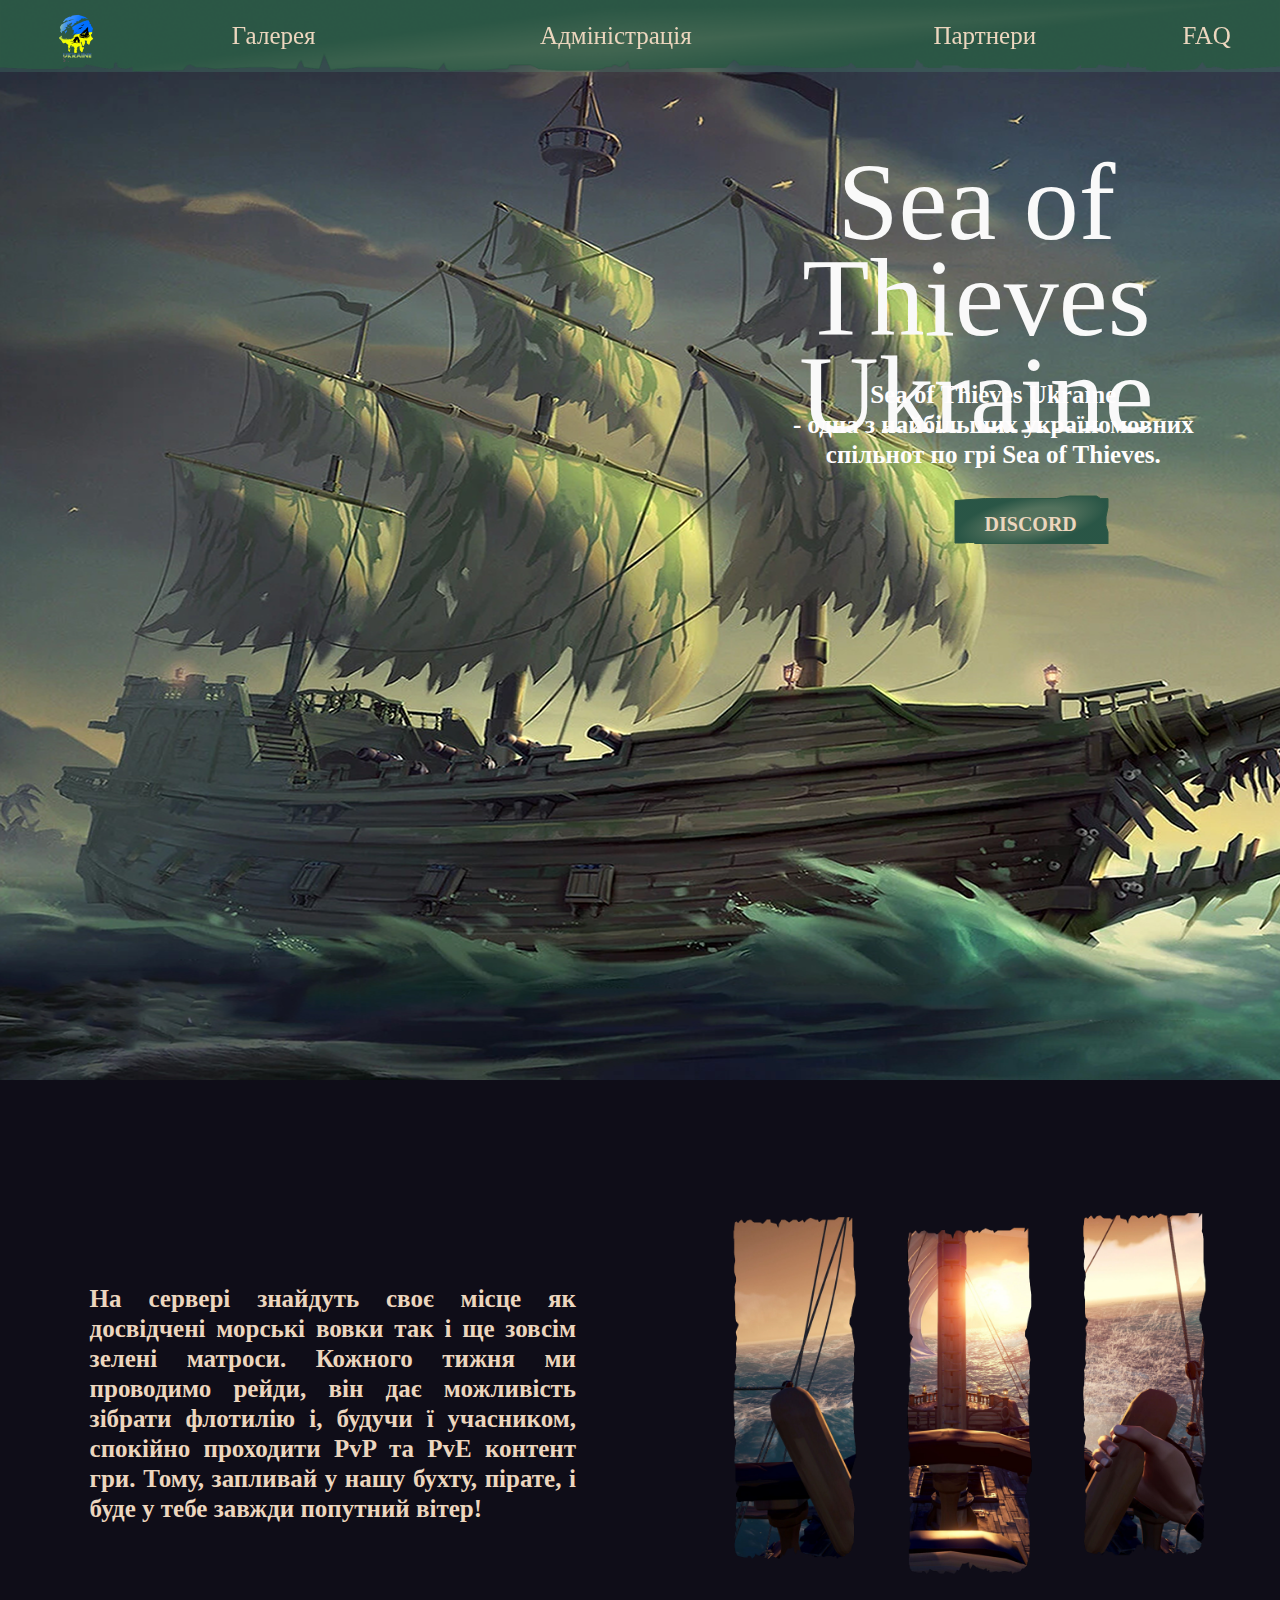
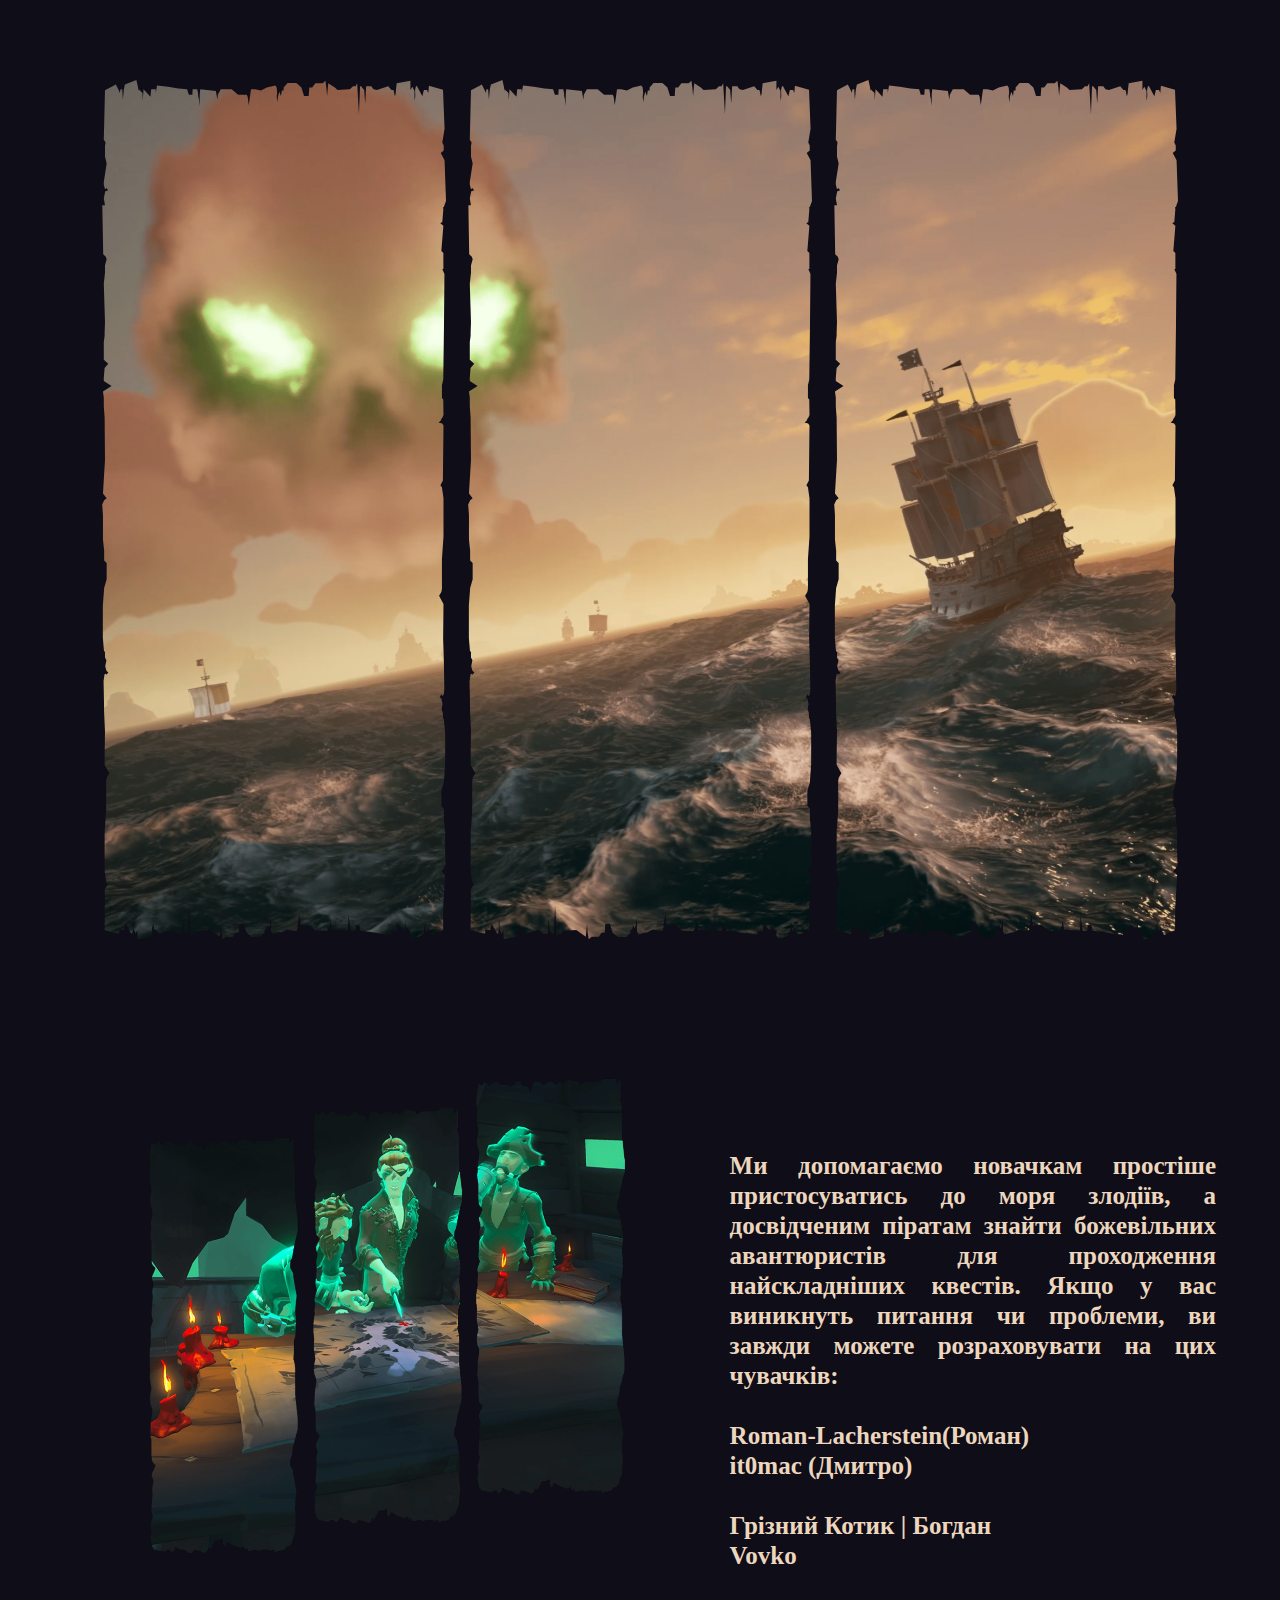
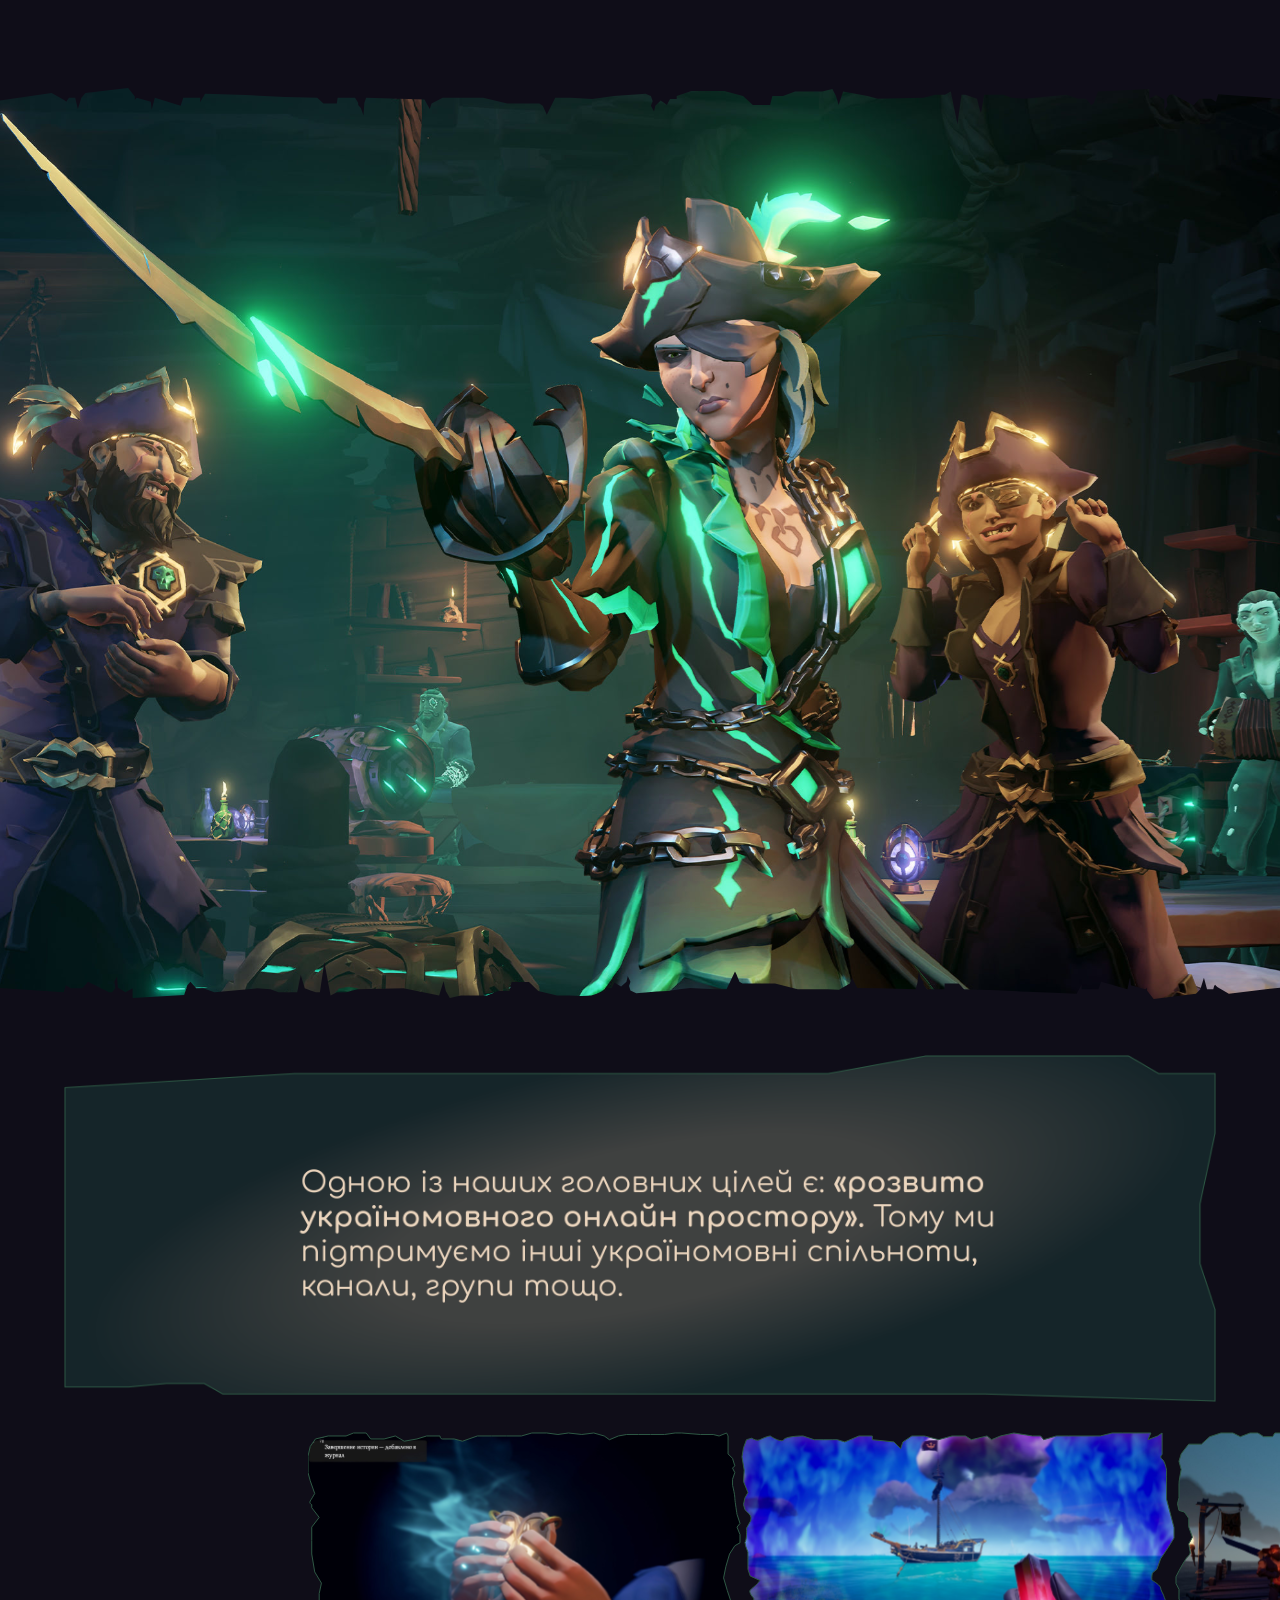
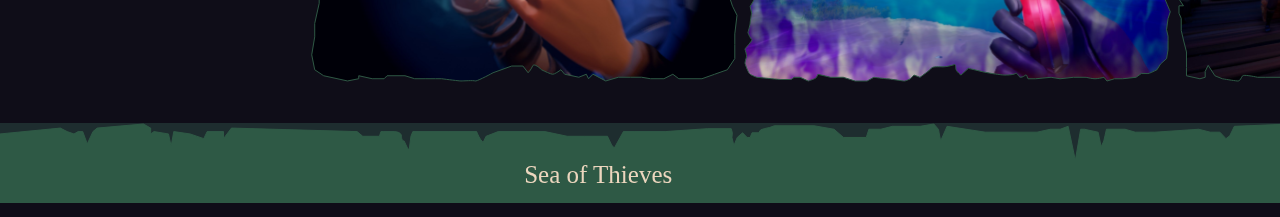
==== commit 3f5e3392: "end" ====
--- a/index.html
+++ b/index.html
@@ -1,6 +1,7 @@
 <!DOCTYPE html>
 <html lang="ua" dir="ltr">
   <head>
+  <meta name="google-site-verification" content="zz-YXYNvY1qagDT-jECuZcX6EgK4BqjnIhKVc9KPmqI" />
     <link rel="stylesheet" href="css/style.css">
     <link rel="stylesheet" href="css/standard.css">
     <link href="https://fonts.cdnfonts.com/css/brush-tiptexe-trial" rel="stylesheet">
@@ -30,8 +31,10 @@
 			<!-- <td><p>Наші медіа</p></td> -->
 			<td><a class="scroll-to" href= "#gallery"><p>Галерея</p></a></td>
 			<td><a class="scroll-to" href= "#admin"><p>Адміністрація</p></a></td>
-			<td><p>Партнери</p></td>
-			<td><a href="FAQ.html"><p>FAQ</p></a></td>
+      <td><a class="scroll-to" href= "work.html"><p>Партнери</p></a></td>
+      <td><a class="scroll-to" href= "work.html">
+        <!-- <a href="FAQ.html"> -->
+          <p>FAQ</p></a></td>
 		</tr>
   </table>
 
@@ -107,21 +110,26 @@
       <img src="gallery/photo1.svg">
       <img src="gallery/photo2.svg">
       <img src="gallery/photo3.svg">
-      <!-- <img src="gallery/photo4.jpg" alt="">
-      <img src="gallery/photo5.jpg" alt=""> -->
+      <img src="gallery/photo4.png">
+      <img src="gallery/photo5.png">
+      <img src="gallery/photo6.png">
+      <img src="gallery/photo7.png">
+      <img src="gallery/photo8.png">
+      <img src="gallery/photo9.png">
+      <img src="gallery/photo10.png">
     </div>
   </div>
 </div>
  <script src="js/script.js"> </script>
 
  <div class="footer">
-   <table>
-   <tr valign="middle"  align="center">
-     <td><p><a href="https://discord.gg/D3AFF4H3Hm">Sea of Thieves</p></a></td>
-     <td></td>
-   </tr>
-   </table>
- </div>
+  <table>
+  <tr valign="middle"  align="center">
+    <td><p><a href="https://discord.gg/D3AFF4H3Hm">Sea of Thieves</p></a></td>
+    <td></td>
+  </tr>
+  </table>
+</div>
 
   </body>
 </html>
--- a/css/style.css
+++ b/css/style.css
@@ -220,14 +220,15 @@
     margin-right: auto;
 }
 
+
 img.F{
   width: 95%;
   height: auto;
 }
 
 .slider{
-  width: 436px;
-  height: 250px;
+  width: 336px;
+  height: 5px;
   margin: 30px auto;
 }
 
@@ -241,7 +242,7 @@
 }
 
 .footer{
-  margin-top: 25%;
+  margin-top: 20%;
   width: 180%;
   height: 80px;
   left: 1440px;
@@ -260,9 +261,9 @@
 }
 
 .footer p{
-  margin-left: 2%;
+  margin-left: 23%;
   margin-top: 35px;
-  float: left;
+  float:left;
   font-family: 'Current';
   font-style: normal;
   font-weight: 400;
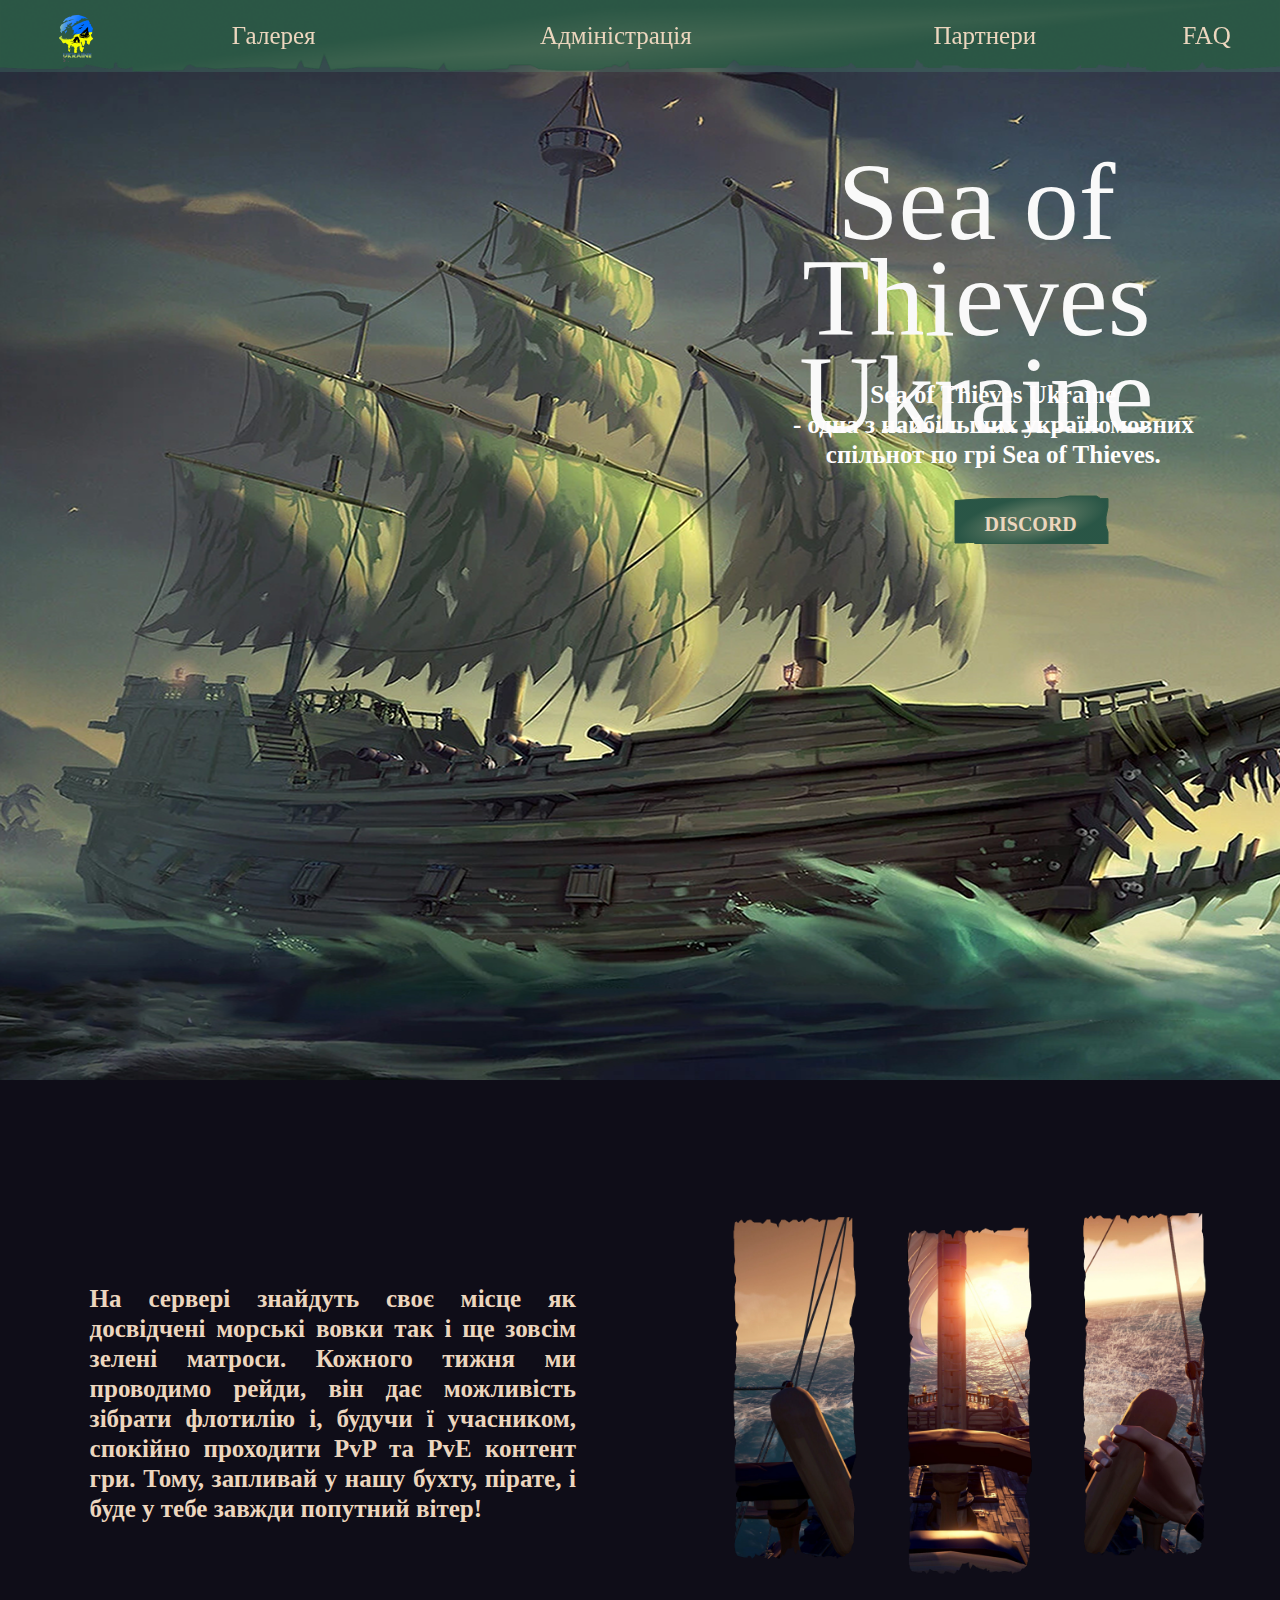
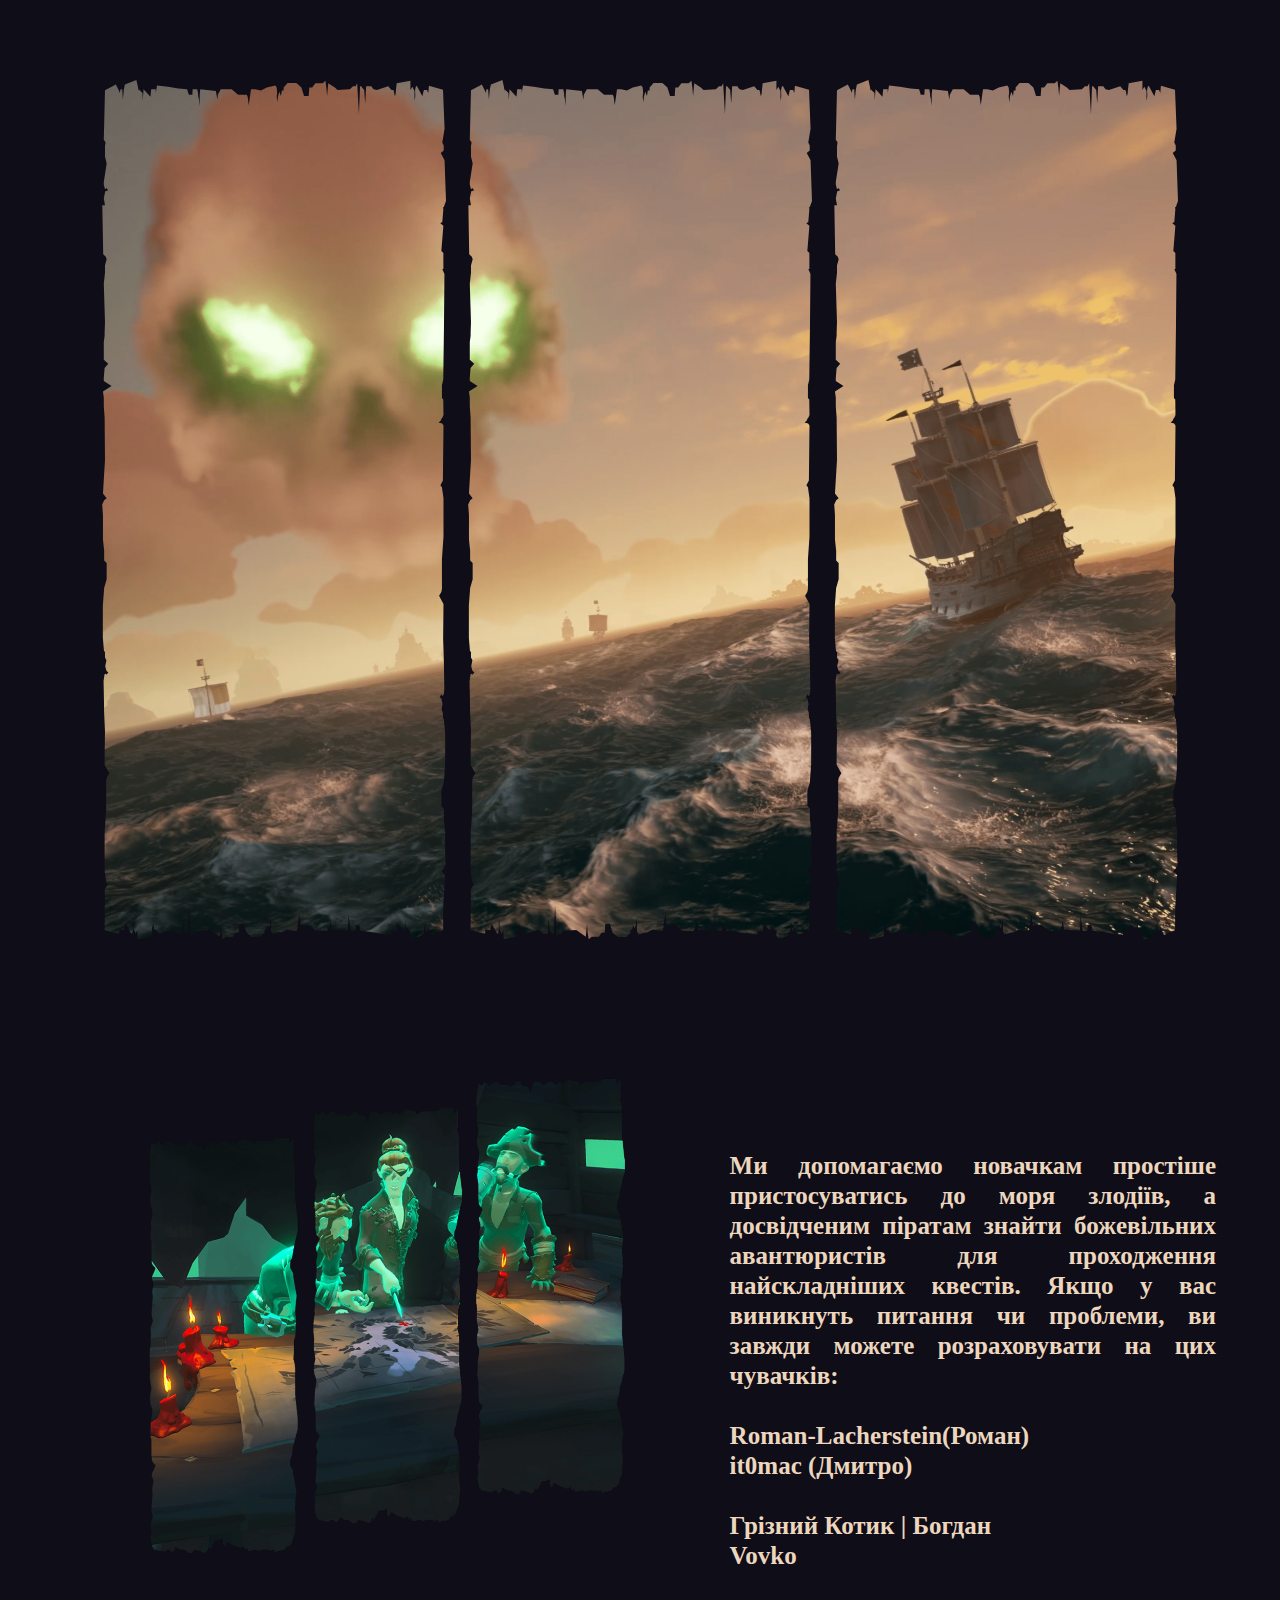
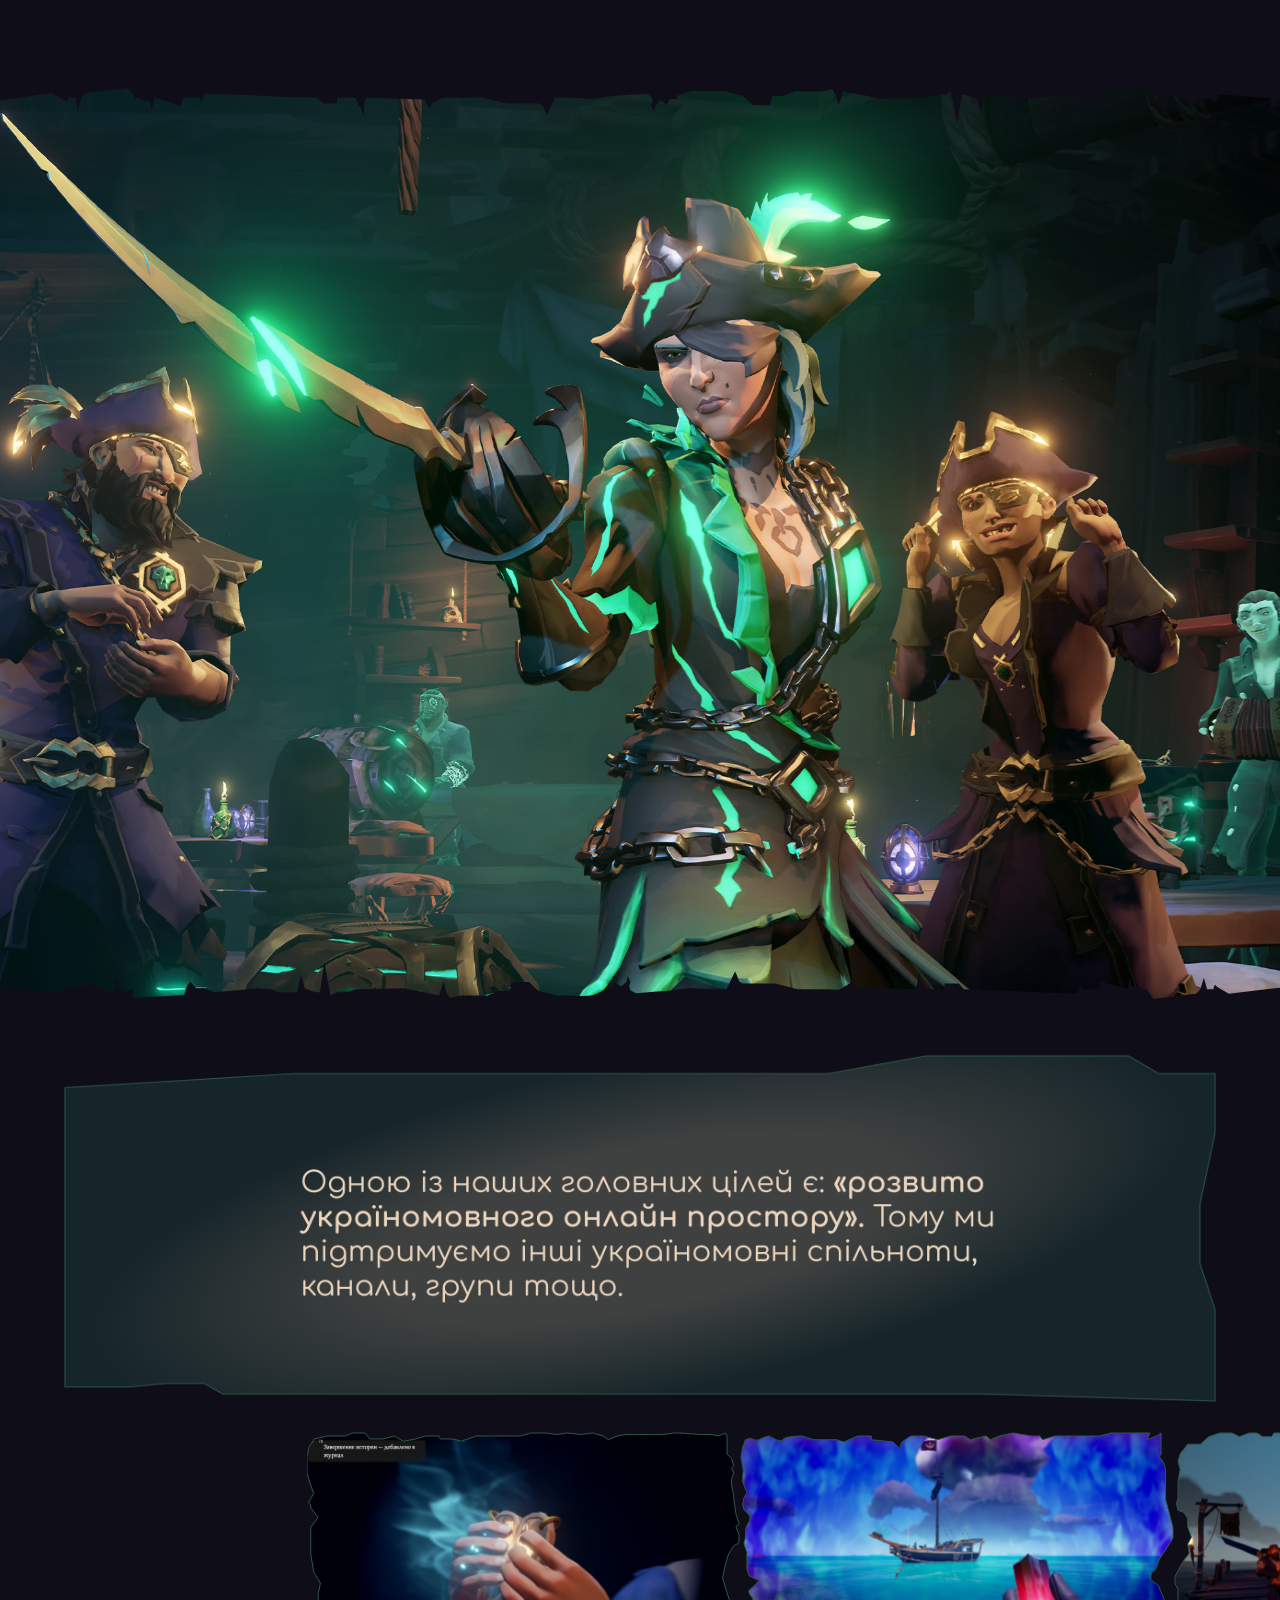
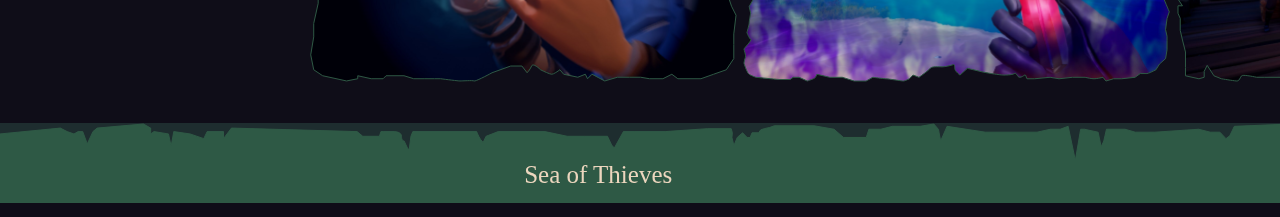
==== commit bbc303a1: "Update index.html" ====
--- a/index.html
+++ b/index.html
@@ -13,13 +13,16 @@
       @import url('https://fonts.cdnfonts.com/css/comfortaa-3');
 
     </style>
-
+	<meta name="keywords" content="SOT, Sea of Thieves, UA, українською, Discord, UA game?">
     <link rel="shortcut icon" href="css/image/ico.png" type="image/x-icon">
     <meta charset="utf-8">
     <meta name="viewport" content="width=device-width, initial-scale=1.0">
     <title>
       Sea of Thieves Ukraine
     </title>
+	<meta name="robots" content="index, follow">
+	<meta name="viewport" content="width=device-width, initial-scale=1.0">
+	<meta name="description" content="Sea of Thieves Ukraine – одна з найбільших україномовних спільнот по грі Sea of Thieves. На сервері знайдуть своє місце як досвідченні морські вовки так і ще зовсім зелені матроси. Кожного тижня ми проводимо рейди, він дає можливість зібрати флотилію і, будучи її учасником, спокійно проходити PvP та PvE контент гри. Ми допомагаємо новачкам простіше пристосуватись до моря злодіїв, а досвідченним піратам знайти божевільних авантюристів для проходження найскладніших квестів. Тому, запливай у нашу бухту, пірате, і буде у тебе завжди попутній вітер: https://discord.gg/6khE2eyFvA"/>
   </head>
 
 <body>
